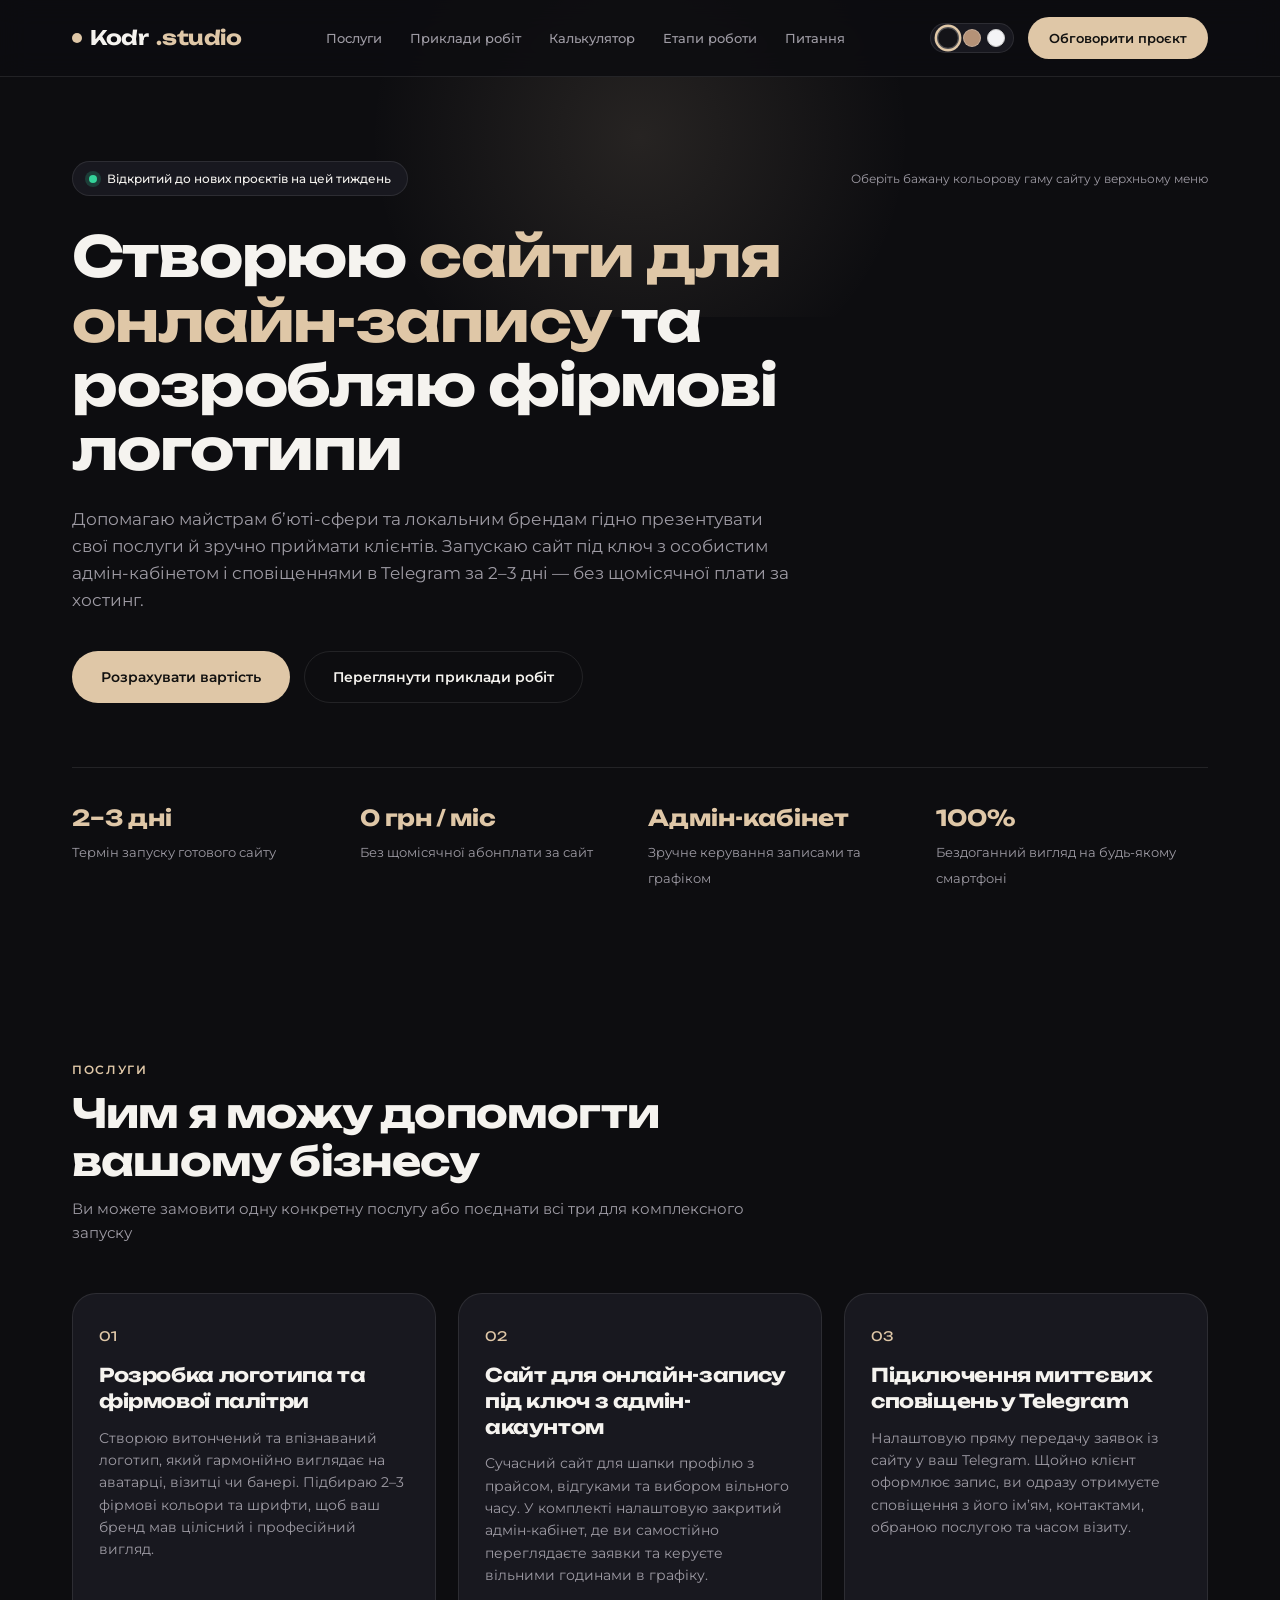
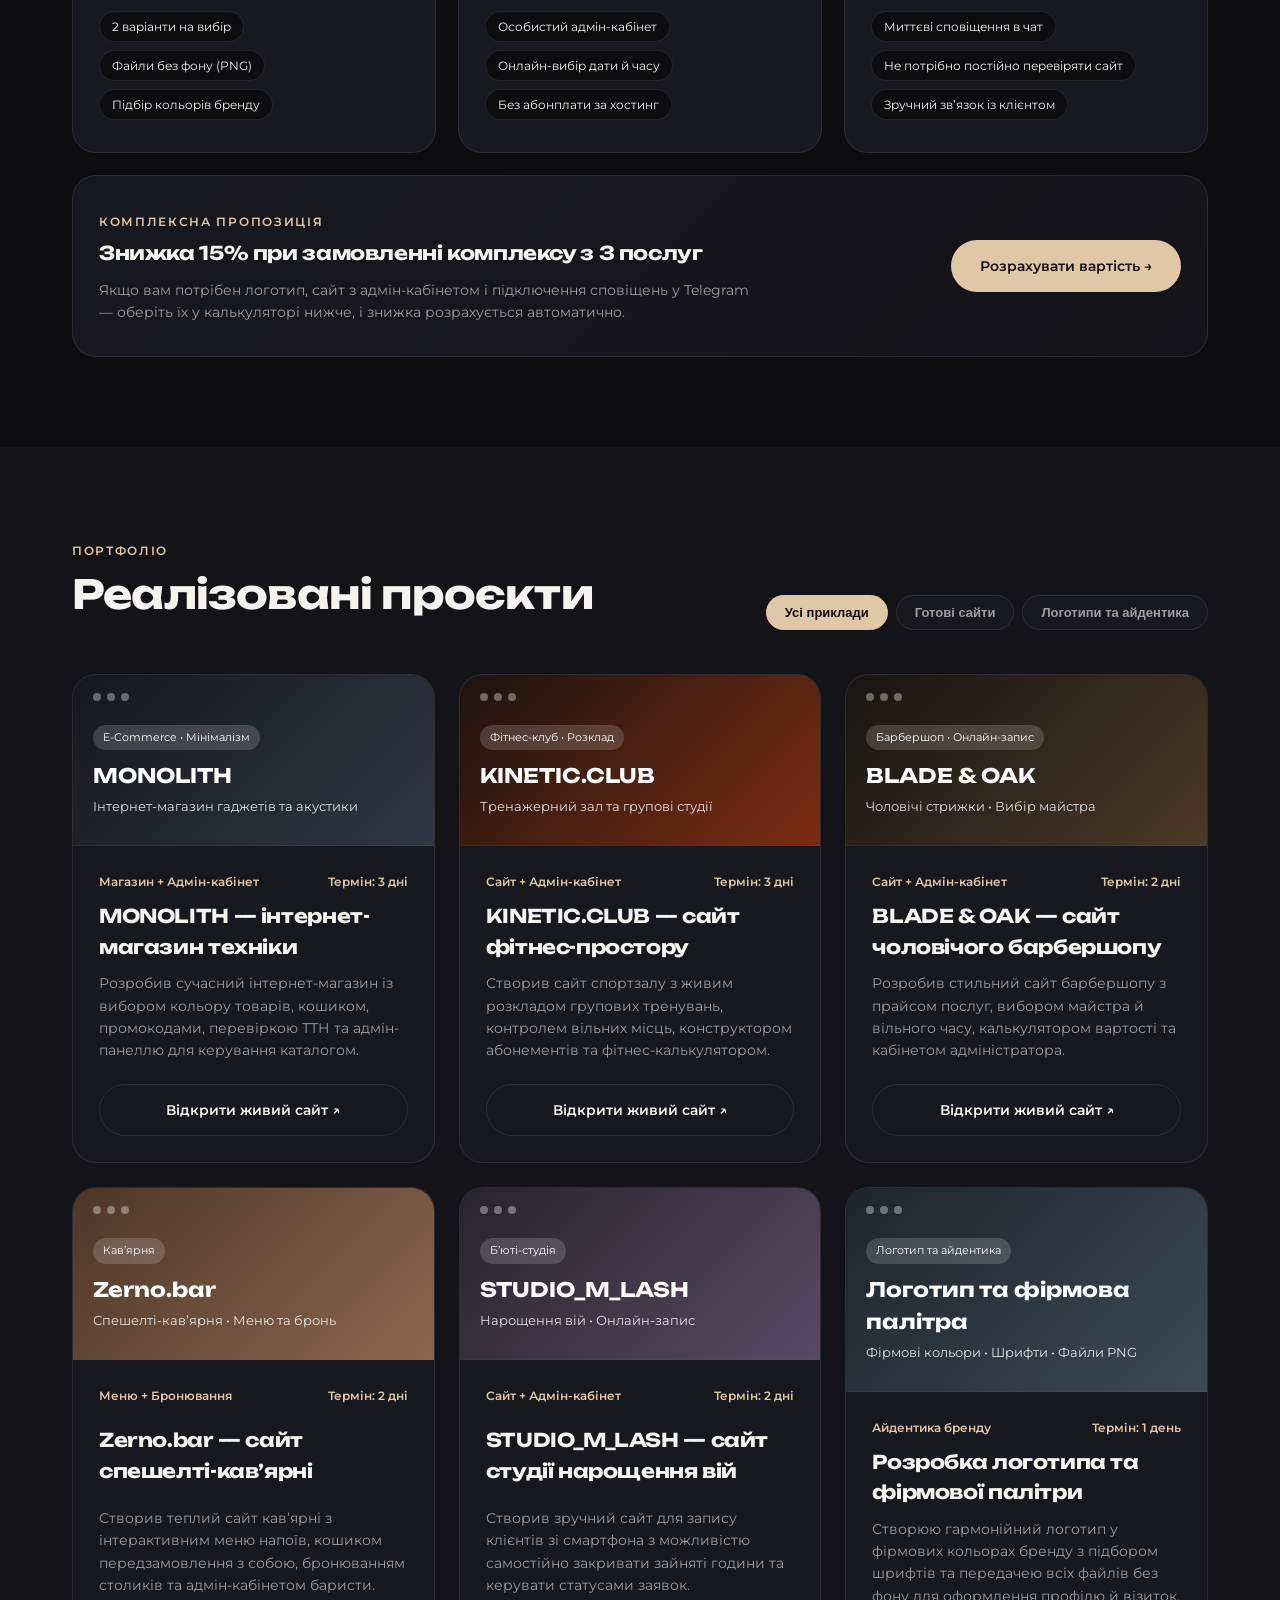
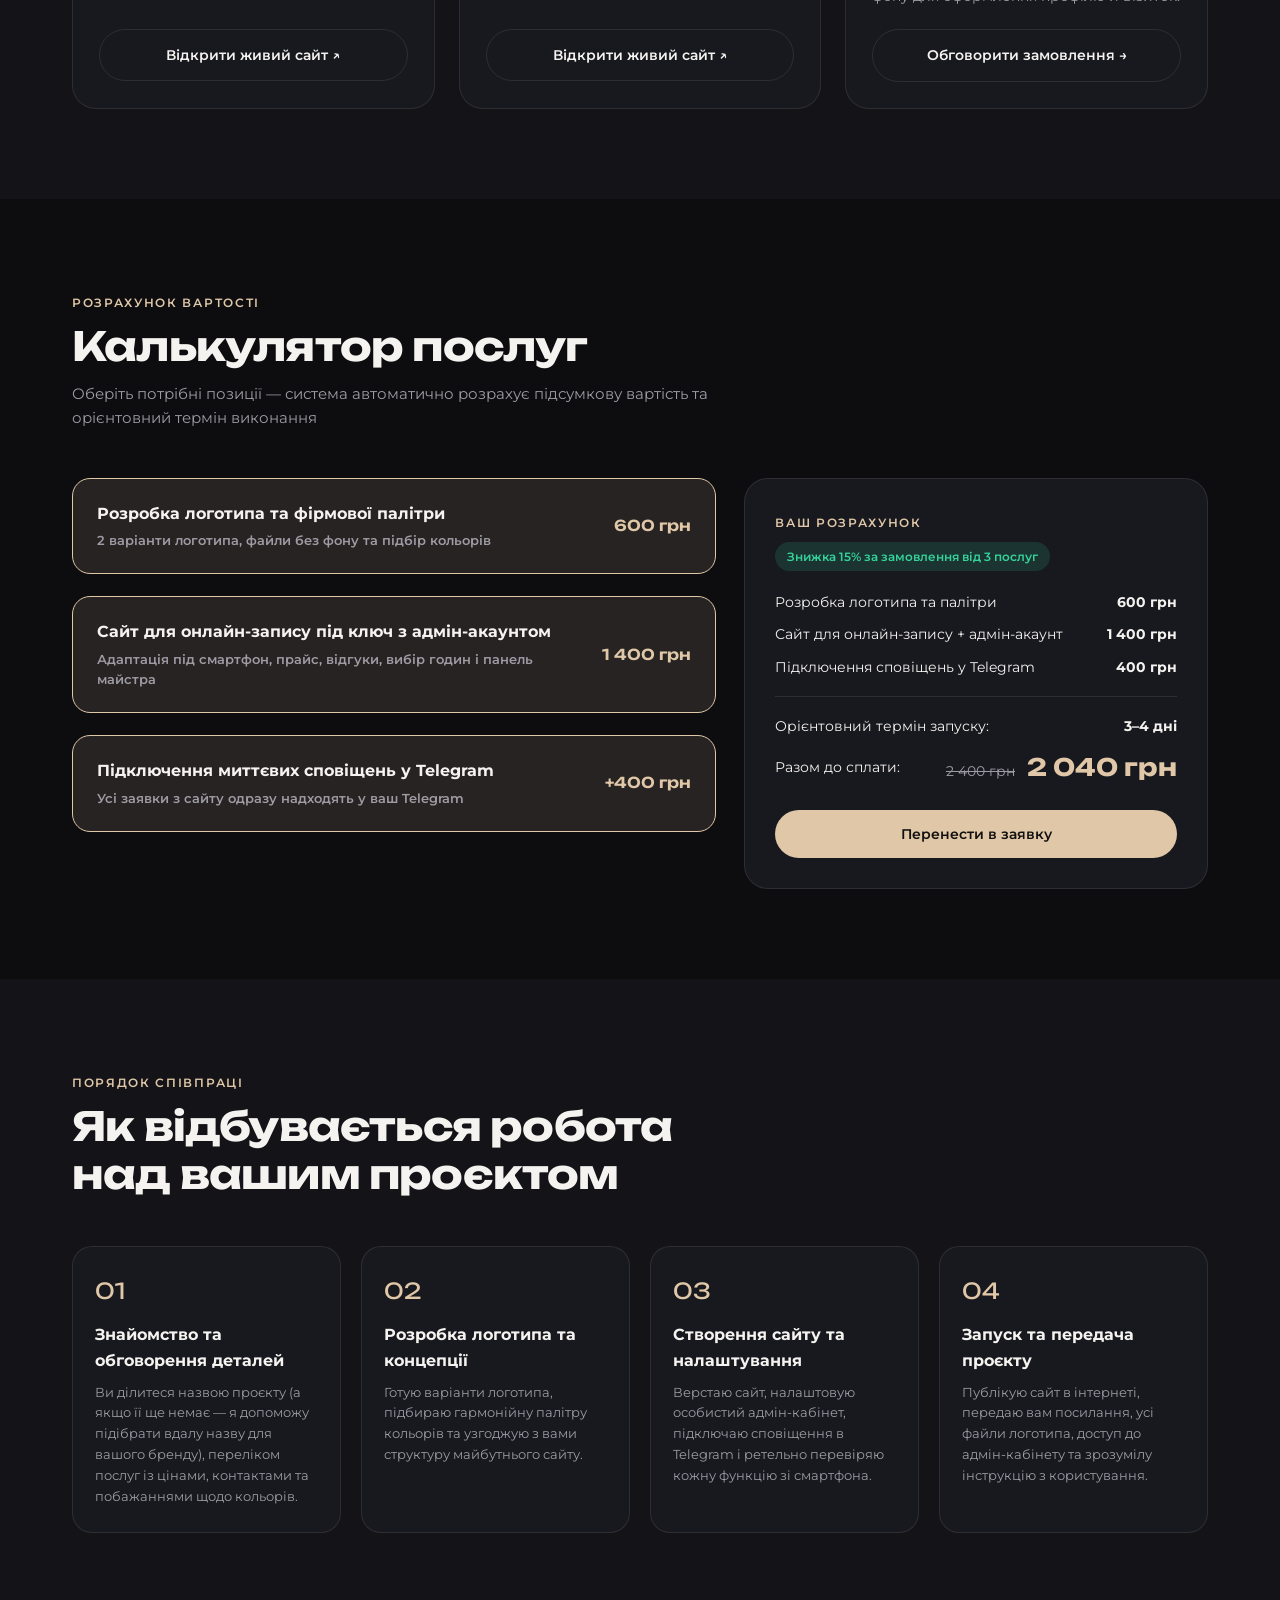
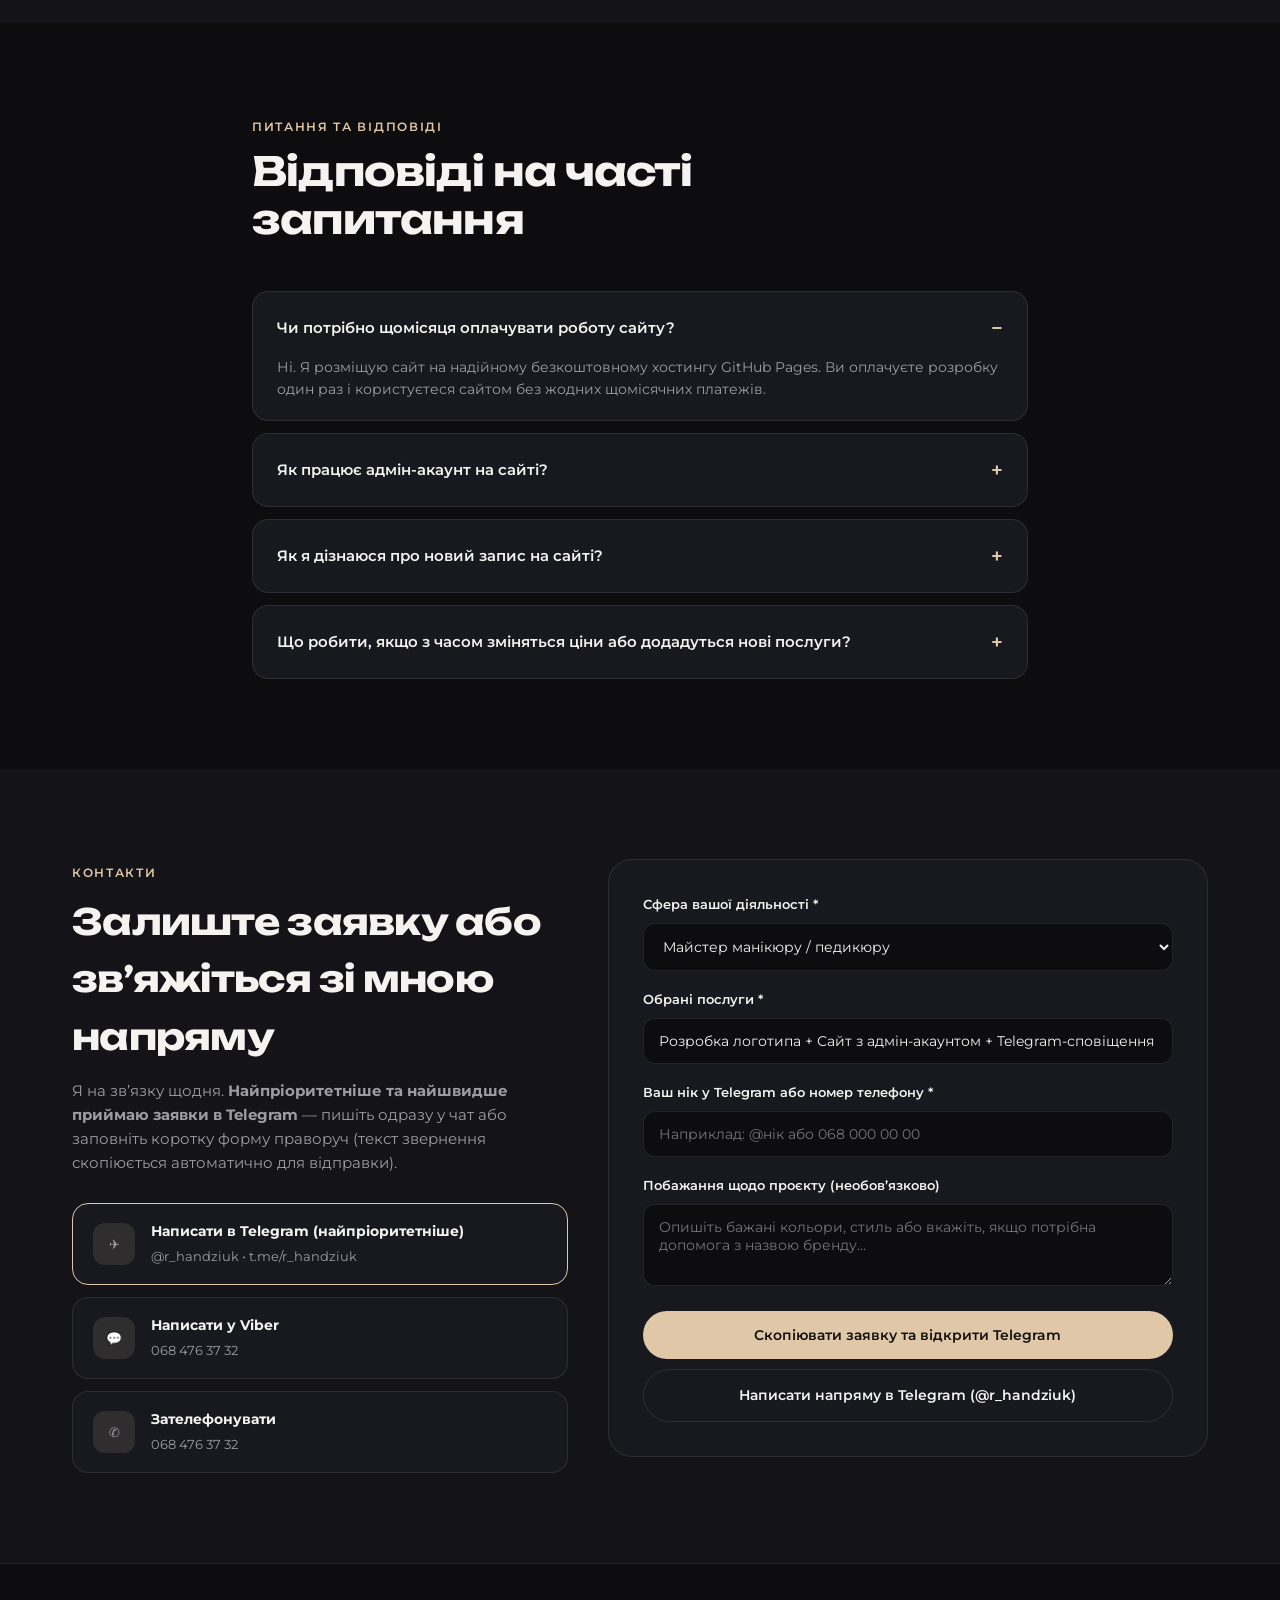
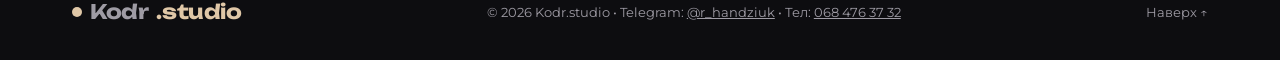
==== index.html @ 0587c005 "Add files via upload" ====
<!DOCTYPE html>
<html lang="uk" data-theme="dark">
<head>
  <meta charset="UTF-8">
  <meta name="viewport" content="width=device-width, initial-scale=1.0">
  <title>Kodr.studio — Сайти для онлайн-запису та розробка логотипів</title>
  <link rel="preconnect" href="https://fonts.googleapis.com">
  <link rel="preconnect" href="https://fonts.gstatic.com" crossorigin>
  <link href="https://fonts.googleapis.com/css2?family=Montserrat:wght@400;500;600;700&family=Unbounded:wght@500;600;700&display=swap" rel="stylesheet">
  <link rel="stylesheet" href="style.css">
</head>
<body>

  <!-- НАВІГАЦІЯ -->
  <header class="header">
    <div class="container header-inner">
      <a href="#top" class="logo">
        <span class="logo-dot"></span>Kodr<span>.studio</span>
      </a>

      <nav class="nav" id="main-nav">
        <a href="#services">Послуги</a>
        <a href="#portfolio">Приклади робіт</a>
        <a href="#calculator">Калькулятор</a>
        <a href="#process">Етапи роботи</a>
        <a href="#faq">Питання</a>
      </nav>

      <div class="header-actions">
        <!-- Перемикач кольорової гами сайту -->
        <div class="theme-switcher" title="Змінити кольорову гаму сайту">
          <button type="button" class="theme-btn active" data-theme-val="dark" aria-label="Темний стиль">●</button>
          <button type="button" class="theme-btn" data-theme-val="cappuccino" aria-label="Стиль капучино">●</button>
          <button type="button" class="theme-btn" data-theme-val="light" aria-label="Світлий стиль">●</button>
        </div>

        <a href="#order" class="btn btn-primary btn-sm">Обговорити проєкт</a>
        <button type="button" class="burger-btn" id="burger-btn" aria-label="Меню">
          <span></span>
          <span></span>
        </button>
      </div>
    </div>
  </header>

  <!-- ГОЛОВНИЙ ЕКРАН -->
  <section class="hero" id="top">
    <div class="hero-glow"></div>
    <div class="container">
      <div class="hero-top-bar reveal">
        <span class="status-pill">
          <span class="pulse-dot"></span> Відкритий до нових проєктів на цей тиждень
        </span>
        <span class="style-hint">Оберіть бажану кольорову гаму сайту у верхньому меню</span>
      </div>

      <h1 class="hero-title reveal">
        Створюю <span class="accent-text">сайти для онлайн-запису</span> та розробляю фірмові логотипи
      </h1>

      <p class="hero-subtitle reveal">
        Допомагаю майстрам б’юті-сфери та локальним брендам гідно презентувати свої послуги й зручно приймати клієнтів. Запускаю сайт під ключ з особистим адмін-кабінетом і сповіщеннями в Telegram за 2–3 дні — без щомісячної плати за хостинг.
      </p>

      <div class="hero-cta-group reveal">
        <a href="#calculator" class="btn btn-primary">Розрахувати вартість</a>
        <a href="#portfolio" class="btn btn-outline">Переглянути приклади робіт</a>
      </div>

      <!-- Ключові переваги -->
      <div class="metrics-strip reveal">
        <div class="metric-item">
          <strong>2–3 дні</strong>
          <span>Термін запуску готового сайту</span>
        </div>
        <div class="metric-item">
          <strong>0 грн / міс</strong>
          <span>Без щомісячної абонплати за сайт</span>
        </div>
        <div class="metric-item">
          <strong>Адмін-кабінет</strong>
          <span>Зручне керування записами та графіком</span>
        </div>
        <div class="metric-item">
          <strong>100%</strong>
          <span>Бездоганний вигляд на будь-якому смартфоні</span>
        </div>
      </div>
    </div>
  </section>

  <!-- ПОСЛУГИ -->
  <section id="services" class="section">
    <div class="container">
      <div class="section-head reveal">
        <span class="eyebrow">Послуги</span>
        <h2>Чим я можу допомогти вашому бізнесу</h2>
        <p>Ви можете замовити одну конкретну послугу або поєднати всі три для комплексного запуску</p>
      </div>

      <div class="bento-grid">
        <!-- Послуга 1 -->
        <article class="bento-card spotlight-card reveal">
          <div>
            <div class="card-num">01</div>
            <h3>Розробка логотипа та фірмової палітри</h3>
            <p>Створюю витончений та впізнаваний логотип, який гармонійно виглядає на аватарці, візитці чи банері. Підбираю 2–3 фірмові кольори та шрифти, щоб ваш бренд мав цілісний і професійний вигляд.</p>
          </div>
          <ul class="card-tags">
            <li>2 варіанти на вибір</li>
            <li>Файли без фону (PNG)</li>
            <li>Підбір кольорів бренду</li>
          </ul>
        </article>

        <!-- Послуга 2 -->
        <article class="bento-card spotlight-card reveal">
          <div>
            <div class="card-num">02</div>
            <h3>Сайт для онлайн-запису під ключ з адмін-акаунтом</h3>
            <p>Сучасний сайт для шапки профілю з прайсом, відгуками та вибором вільного часу. У комплекті налаштовую закритий адмін-кабінет, де ви самостійно переглядаєте заявки та керуєте вільними годинами в графіку.</p>
          </div>
          <ul class="card-tags">
            <li>Особистий адмін-кабінет</li>
            <li>Онлайн-вибір дати й часу</li>
            <li>Без абонплати за хостинг</li>
          </ul>
        </article>

        <!-- Послуга 3 -->
        <article class="bento-card spotlight-card reveal">
          <div>
            <div class="card-num">03</div>
            <h3>Підключення миттєвих сповіщень у Telegram</h3>
            <p>Налаштовую пряму передачу заявок із сайту у ваш Telegram. Щойно клієнт оформлює запис, ви одразу отримуєте сповіщення з його ім’ям, контактами, обраною послугою та часом візиту.</p>
          </div>
          <ul class="card-tags">
            <li>Миттєві сповіщення в чат</li>
            <li>Не потрібно постійно перевіряти сайт</li>
            <li>Зручний зв’язок із клієнтом</li>
          </ul>
        </article>

        <!-- Пакетна пропозиція -->
        <article class="bento-card bento-wide spotlight-card reveal">
          <div class="bento-wide-content">
            <span class="eyebrow">Комплексна пропозиція</span>
            <h3>Знижка 15% при замовленні комплексу з 3 послуг</h3>
            <p>Якщо вам потрібен логотип, сайт з адмін-кабінетом і підключення сповіщень у Telegram — оберіть їх у калькуляторі нижче, і знижка розрахується автоматично.</p>
          </div>
          <div class="bento-wide-action">
            <a href="#calculator" class="btn btn-primary">Розрахувати вартість →</a>
          </div>
        </article>
      </div>
    </div>
  </section>

  <!-- ПОРТФОЛІО -->
  <section id="portfolio" class="section section-alt">
    <div class="container">
      <div class="section-head-row reveal">
        <div>
          <span class="eyebrow">Портфоліо</span>
          <h2>Реалізовані проєкти</h2>
        </div>
        <div class="portfolio-filters">
          <button type="button" class="filter-btn active" data-filter="all">Усі приклади</button>
          <button type="button" class="filter-btn" data-filter="web">Готові сайти</button>
          <button type="button" class="filter-btn" data-filter="brand">Логотипи та айдентика</button>
        </div>
      </div>

      <div class="portfolio-grid">
        <!-- Кейс 1: Інтернет-магазин MONOLITH -->
        <article class="project-card spotlight-card reveal" data-category="web">
          <div class="project-preview preview-monolith">
            <div class="browser-dots"><span></span><span></span><span></span></div>
            <div class="preview-mockup">
              <span class="mockup-tag">E-Commerce • Мінімалізм</span>
              <h4>MONOLITH</h4>
              <p>Інтернет-магазин гаджетів та акустики</p>
            </div>
          </div>
          <div class="project-body">
            <div class="project-meta">
              <span>Магазин + Адмін-кабінет</span>
              <span>Термін: 3 дні</span>
            </div>
            <h3>MONOLITH — інтернет-магазин техніки</h3>
            <p>Розробив сучасний інтернет-магазин із вибором кольору товарів, кошиком, промокодами, перевіркою ТТН та адмін-панеллю для керування каталогом.</p>
            <a href="https://handzyukrostuslav-cell.github.io/monolith-store/" target="_blank" rel="noopener" class="btn btn-outline btn-full">
              Відкрити живий сайт ↗
            </a>
          </div>
        </article>

        <!-- Кейс 2: Фітнес-клуб KINETIC.CLUB -->
        <article class="project-card spotlight-card reveal" data-category="web">
          <div class="project-preview preview-kinetic">
            <div class="browser-dots"><span></span><span></span><span></span></div>
            <div class="preview-mockup">
              <span class="mockup-tag">Фітнес-клуб • Розклад</span>
              <h4>KINETIC.CLUB</h4>
              <p>Тренажерний зал та групові студії</p>
            </div>
          </div>
          <div class="project-body">
            <div class="project-meta">
              <span>Сайт + Адмін-кабінет</span>
              <span>Термін: 3 дні</span>
            </div>
            <h3>KINETIC.CLUB — сайт фітнес-простору</h3>
            <p>Створив сайт спортзалу з живим розкладом групових тренувань, контролем вільних місць, конструктором абонементів та фітнес-калькулятором.</p>
            <a href="https://handzyukrostuslav-cell.github.io/kinetic-club/" target="_blank" rel="noopener" class="btn btn-outline btn-full">
              Відкрити живий сайт ↗
            </a>
          </div>
        </article>

        <!-- Кейс 3: Барбершоп BLADE & OAK -->
        <article class="project-card spotlight-card reveal" data-category="web">
          <div class="project-preview preview-barber">
            <div class="browser-dots"><span></span><span></span><span></span></div>
            <div class="preview-mockup">
              <span class="mockup-tag">Барбершоп • Онлайн-запис</span>
              <h4>BLADE & OAK</h4>
              <p>Чоловічі стрижки • Вибір майстра</p>
            </div>
          </div>
          <div class="project-body">
            <div class="project-meta">
              <span>Сайт + Адмін-кабінет</span>
              <span>Термін: 2 дні</span>
            </div>
            <h3>BLADE & OAK — сайт чоловічого барбершопу</h3>
            <p>Розробив стильний сайт барбершопу з прайсом послуг, вибором майстра й вільного часу, калькулятором вартості та кабінетом адміністратора.</p>
            <a href="https://handzyukrostuslav-cell.github.io/blade-and-oak/" target="_blank" rel="noopener" class="btn btn-outline btn-full">
              Відкрити живий сайт ↗
            </a>
          </div>
        </article>

        <!-- Кейс 4: Спешелті-кав’ярня Zerno.bar -->
        <article class="project-card spotlight-card reveal" data-category="web">
          <div class="project-preview preview-cappuccino">
            <div class="browser-dots"><span></span><span></span><span></span></div>
            <div class="preview-mockup">
              <span class="mockup-tag">Кав’ярня</span>
              <h4>Zerno.bar</h4>
              <p>Спешелті-кав’ярня • Меню та бронь</p>
            </div>
          </div>
          <div class="project-body">
            <div class="project-meta">
              <span>Меню + Бронювання</span>
              <span>Термін: 2 дні</span>
            </div>
            <h3>Zerno.bar — сайт спешелті-кав’ярні</h3>
            <p>Створив теплий сайт кав’ярні з інтерактивним меню напоїв, кошиком передзамовлення з собою, бронюванням столиків та адмін-кабінетом баристи.</p>
            <a href="https://handzyukrostuslav-cell.github.io/zerno-bar/" target="_blank" rel="noopener" class="btn btn-outline btn-full">
              Відкрити живий сайт ↗
            </a>
          </div>
        </article>

        <!-- Кейс 5: Живий сайт STUDIO_M_LASH -->
        <article class="project-card spotlight-card reveal" data-category="web">
          <div class="project-preview preview-lash">
            <div class="browser-dots"><span></span><span></span><span></span></div>
            <div class="preview-mockup">
              <span class="mockup-tag">Б’юті-студія</span>
              <h4>STUDIO_M_LASH</h4>
              <p>Нарощення вій • Онлайн-запис</p>
            </div>
          </div>
          <div class="project-body">
            <div class="project-meta">
              <span>Сайт + Адмін-кабінет</span>
              <span>Термін: 2 дні</span>
            </div>
            <h3>STUDIO_M_LASH — сайт студії нарощення вій</h3>
            <p>Створив зручний сайт для запису клієнтів зі смартфона з можливістю самостійно закривати зайняті години та керувати статусами заявок.</p>
            <a href="https://handzyukrostuslav-cell.github.io/studio-m-lash/" target="_blank" rel="noopener" class="btn btn-outline btn-full">
              Відкрити живий сайт ↗
            </a>
          </div>
        </article>

        <!-- Кейс 6: Логотипи та фірмова палітра -->
        <article class="project-card spotlight-card reveal" data-category="brand">
          <div class="project-preview preview-brand">
            <div class="browser-dots"><span></span><span></span><span></span></div>
            <div class="preview-mockup">
              <span class="mockup-tag">Логотип та айдентика</span>
              <h4>Логотип та фірмова палітра</h4>
              <p>Фірмові кольори • Шрифти • Файли PNG</p>
            </div>
          </div>
          <div class="project-body">
            <div class="project-meta">
              <span>Айдентика бренду</span>
              <span>Термін: 1 день</span>
            </div>
            <h3>Розробка логотипа та фірмової палітри</h3>
            <p>Створюю гармонійний логотип у фірмових кольорах бренду з підбором шрифтів та передачею всіх файлів без фону для оформлення профілю й візиток.</p>
            <a href="#order" class="btn btn-outline btn-full">
              Обговорити замовлення →
            </a>
          </div>
        </article>
      </div>
    </div>
  </section>

  <!-- КАЛЬКУЛЯТОР ВАРТОСТІ -->
  <section id="calculator" class="section">
    <div class="container">
      <div class="section-head reveal">
        <span class="eyebrow">Розрахунок вартості</span>
        <h2>Калькулятор послуг</h2>
        <p>Оберіть потрібні позиції — система автоматично розрахує підсумкову вартість та орієнтовний термін виконання</p>
      </div>

      <div class="calc-wrapper reveal">
        <div class="calc-options">
          <label class="calc-item">
            <input type="checkbox" class="calc-checkbox" data-name="Розробка логотипа та палітри" data-price="600" data-days="1" checked>
            <div class="calc-item-box">
              <div>
                <h4>Розробка логотипа та фірмової палітри</h4>
                <span>2 варіанти логотипа, файли без фону та підбір кольорів</span>
              </div>
              <div class="calc-price">600 грн</div>
            </div>
          </label>

          <label class="calc-item">
            <input type="checkbox" class="calc-checkbox" data-name="Сайт для онлайн-запису + адмін-акаунт" data-price="1400" data-days="2" checked>
            <div class="calc-item-box">
              <div>
                <h4>Сайт для онлайн-запису під ключ з адмін-акаунтом</h4>
                <span>Адаптація під смартфон, прайс, відгуки, вибір годин і панель майстра</span>
              </div>
              <div class="calc-price">1 400 грн</div>
            </div>
          </label>

          <label class="calc-item">
            <input type="checkbox" class="calc-checkbox" data-name="Підключення сповіщень у Telegram" data-price="400" data-days="0" checked>
            <div class="calc-item-box">
              <div>
                <h4>Підключення миттєвих сповіщень у Telegram</h4>
                <span>Усі заявки з сайту одразу надходять у ваш Telegram</span>
              </div>
              <div class="calc-price">+400 грн</div>
            </div>
          </label>
        </div>

        <div class="calc-summary spotlight-card">
          <div class="calc-summary-top">
            <span class="eyebrow">Ваш розрахунок</span>
            <span id="calc-discount-badge" class="discount-badge">Знижка 15% за замовлення від 3 послуг</span>
          </div>

          <ul id="calc-selected-list" class="calc-list"></ul>

          <div class="calc-totals">
            <div class="total-row">
              <span>Орієнтовний термін запуску:</span>
              <strong id="calc-total-days">3–4 дні</strong>
            </div>
            <div class="total-row total-price-row">
              <span>Разом до сплати:</span>
              <div>
                <span id="calc-old-price" class="old-price">2 400 грн</span>
                <strong id="calc-total-price">2 040 грн</strong>
              </div>
            </div>
          </div>

          <button type="button" id="apply-calc-btn" class="btn btn-primary btn-full">
            Перенести в заявку
          </button>
        </div>
      </div>
    </div>
  </section>

  <!-- ЕТАПИ РОБОТИ -->
  <section id="process" class="section section-alt">
    <div class="container">
      <div class="section-head reveal">
        <span class="eyebrow">Порядок співпраці</span>
        <h2>Як відбувається робота над вашим проєктом</h2>
      </div>

      <div class="steps-grid">
        <div class="step-card reveal">
          <span class="step-num">01</span>
          <h4>Знайомство та обговорення деталей</h4>
          <p>Ви ділитеся назвою проєкту (а якщо її ще немає — я допоможу підібрати вдалу назву для вашого бренду), переліком послуг із цінами, контактами та побажаннями щодо кольорів.</p>
        </div>
        <div class="step-card reveal">
          <span class="step-num">02</span>
          <h4>Розробка логотипа та концепції</h4>
          <p>Готую варіанти логотипа, підбираю гармонійну палітру кольорів та узгоджую з вами структуру майбутнього сайту.</p>
        </div>
        <div class="step-card reveal">
          <span class="step-num">03</span>
          <h4>Створення сайту та налаштування</h4>
          <p>Верстаю сайт, налаштовую особистий адмін-кабінет, підключаю сповіщення в Telegram і ретельно перевіряю кожну функцію зі смартфона.</p>
        </div>
        <div class="step-card reveal">
          <span class="step-num">04</span>
          <h4>Запуск та передача проєкту</h4>
          <p>Публікую сайт в інтернеті, передаю вам посилання, усі файли логотипа, доступ до адмін-кабінету та зрозумілу інструкцію з користування.</p>
        </div>
      </div>
    </div>
  </section>

  <!-- ЧАСТІ ЗАПИТАННЯ -->
  <section id="faq" class="section">
    <div class="container faq-container">
      <div class="section-head reveal">
        <span class="eyebrow">Питання та відповіді</span>
        <h2>Відповіді на часті запитання</h2>
      </div>

      <div class="faq-list reveal">
        <details class="faq-item" open>
          <summary>Чи потрібно щомісяця оплачувати роботу сайту?</summary>
          <p>Ні. Я розміщую сайт на надійному безкоштовному хостингу GitHub Pages. Ви оплачуєте розробку один раз і користуєтеся сайтом без жодних щомісячних платежів.</p>
        </details>

        <details class="faq-item">
          <summary>Як працює адмін-акаунт на сайті?</summary>
          <p>У вас буде окрема закрита сторінка з паролем. Там ви бачите список усіх клієнтів, які записалися, можете змінювати статус запису (підтверджено або виконано) та одним натисканням закривати години чи дні, коли не приймаєте.</p>
        </details>

        <details class="faq-item">
          <summary>Як я дізнаюся про новий запис на сайті?</summary>
          <p>При підключенні сповіщень у Telegram заявка миттєво надходить вам у чат одразу після того, як клієнт натисне кнопку «Записатися». У базовій версії сайту клієнту також пропонується одразу надіслати сформований запис вам у месенджер.</p>
        </details>

        <details class="faq-item">
          <summary>Що робити, якщо з часом зміняться ціни або додадуться нові послуги?</summary>
          <p>Ви можете у будь-який момент написати мені в Telegram (<a href="https://t.me/r_handziuk" target="_blank" rel="noopener" style="text-decoration:underline;">@r_handziuk</a>) або зателефонувати за номером 068 476 37 32 — я оперативно оновлю прайс, графік чи додам нові відгуки ваших клієнтів.</p>
        </details>
      </div>
    </div>
  </section>

  <!-- ФОРМА ЗАМОВЛЕННЯ ТА КОНТАКТИ -->
  <section id="order" class="section section-alt">
    <div class="container">
      <div class="order-grid reveal">
        <div class="order-info">
          <span class="eyebrow">Контакти</span>
          <h2>Залиште заявку або зв’яжіться зі мною напряму</h2>
          <p>Я на зв’язку щодня. <strong>Найпріоритетніше та найшвидше приймаю заявки в Telegram</strong> — пишіть одразу у чат або заповніть коротку форму праворуч (текст звернення скопіюється автоматично для відправки).</p>

          <div class="direct-contacts">
            <a href="https://t.me/r_handziuk" target="_blank" rel="noopener" class="contact-card" style="border-color: var(--accent);">
              <span class="contact-icon">✈</span>
              <div>
                <strong>Написати в Telegram (найпріоритетніше)</strong>
                <span>@r_handziuk • t.me/r_handziuk</span>
              </div>
            </a>

            <a href="viber://chat?number=%2B380684763732" class="contact-card">
              <span class="contact-icon">💬</span>
              <div>
                <strong>Написати у Viber</strong>
                <span>068 476 37 32</span>
              </div>
            </a>

            <a href="tel:+380684763732" class="contact-card">
              <span class="contact-icon">✆</span>
              <div>
                <strong>Зателефонувати</strong>
                <span>068 476 37 32</span>
              </div>
            </a>
          </div>
        </div>

        <form id="order-form" class="order-form spotlight-card">
          <div class="form-group">
            <label for="client-niche">Сфера вашої діяльності *</label>
            <select id="client-niche" required>
              <option value="Майстер манікюру / педикюру">Майстер манікюру / педикюру</option>
              <option value="Нарощення вій / Бровист">Нарощення вій / Бровист</option>
              <option value="Косметолог / Масажист">Косметолог / Масажист</option>
              <option value="Перукар / Барбер">Перукар / Барбер</option>
              <option value="Інші послуги / локальний бренд">Інші послуги / локальний бренд</option>
            </select>
          </div>

          <div class="form-group">
            <label for="client-services-summary">Обрані послуги *</label>
            <input type="text" id="client-services-summary" value="Розробка логотипа + Сайт з адмін-акаунтом + Telegram-сповіщення (2 040 грн)" required>
          </div>

          <div class="form-group">
            <label for="client-contact">Ваш нік у Telegram або номер телефону *</label>
            <input type="text" id="client-contact" placeholder="Наприклад: @нік або 068 000 00 00" required>
          </div>

          <div class="form-group">
            <label for="client-notes">Побажання щодо проєкту (необов’язково)</label>
            <textarea id="client-notes" rows="3" placeholder="Опишіть бажані кольори, стиль або вкажіть, якщо потрібна допомога з назвою бренду..."></textarea>
          </div>

          <div class="form-buttons">
            <button type="submit" class="btn btn-primary btn-full">
              Скопіювати заявку та відкрити Telegram
            </button>
            <a href="https://t.me/r_handziuk" target="_blank" rel="noopener" class="btn btn-outline btn-full">
              Написати напряму в Telegram (@r_handziuk)
            </a>
          </div>
        </form>
      </div>
    </div>
  </section>

  <!-- ПІДВАЛ -->
  <footer class="footer">
    <div class="container footer-inner">
      <a href="#top" class="logo">
        <span class="logo-dot"></span>Kodr<span>.studio</span>
      </a>
      <p>© 2026 Kodr.studio • Telegram: <a href="https://t.me/r_handziuk" target="_blank" rel="noopener" style="text-decoration:underline;">@r_handziuk</a> • Тел: <a href="tel:+380684763732" style="text-decoration:underline;">068 476 37 32</a></p>
      <a href="#top" class="back-top">Наверх ↑</a>
    </div>
  </footer>

  <!-- СПЛИВАЮЧЕ ПОВІДОМЛЕННЯ -->
  <div id="toast" class="toast">Заявку скопійовано! Вставте її в чат Telegram (@r_handziuk).</div>

  <script src="script.js"></script>
</body>
</html>
---- style.css ----
/* ТЕМИ ОФОРМЛЕННЯ */
:root,
[data-theme="dark"] {
  --bg-main: #0D0D10;
  --bg-alt: #131318;
  --bg-card: #18181F;
  --text-main: #F5F3EF;
  --text-muted: #9E9BA4;
  --accent: #DFC7A7;
  --accent-text: #121110;
  --border: rgba(255, 255, 255, 0.09);
  --spotlight: rgba(223, 199, 167, 0.12);
  --header-bg: rgba(13, 13, 16, 0.88);
}

[data-theme="cappuccino"] {
  --bg-main: #F8F3EE;
  --bg-alt: #EFE6DC;
  --bg-card: #FFFFFF;
  --text-main: #35231A;
  --text-muted: #7A665A;
  --accent: #6F4E37;
  --accent-text: #FFFFFF;
  --border: rgba(53, 35, 26, 0.11);
  --spotlight: rgba(111, 78, 55, 0.08);
  --header-bg: rgba(248, 243, 238, 0.9);
}

[data-theme="light"] {
  --bg-main: #FAFAFA;
  --bg-alt: #F1F2F4;
  --bg-card: #FFFFFF;
  --text-main: #141416;
  --text-muted: #666870;
  --accent: #18181B;
  --accent-text: #FFFFFF;
  --border: rgba(20, 20, 22, 0.1);
  --spotlight: rgba(20, 20, 22, 0.05);
  --header-bg: rgba(250, 250, 250, 0.9);
}

* {
  box-sizing: border-box;
  margin: 0;
  padding: 0;
}

html {
  scroll-behavior: smooth;
}

body {
  font-family: 'Montserrat', sans-serif;
  background-color: var(--bg-main);
  color: var(--text-main);
  line-height: 1.6;
  transition: background-color 0.35s ease, color 0.35s ease;
  overflow-x: hidden;
}

h1, h2, h3, .logo {
  font-family: 'Unbounded', sans-serif;
  letter-spacing: -0.02em;
}

a {
  text-decoration: none;
  color: inherit;
}

.container {
  max-width: 1180px;
  margin: 0 auto;
  padding: 0 22px;
}

/* Кнопки */
.btn {
  display: inline-flex;
  align-items: center;
  justify-content: center;
  padding: 14px 28px;
  border-radius: 100px;
  font-family: 'Montserrat', sans-serif;
  font-size: 14px;
  font-weight: 600;
  cursor: pointer;
  transition: all 0.25s ease;
  border: 1px solid transparent;
}

.btn-sm {
  padding: 10px 20px;
  font-size: 13px;
}

.btn-primary {
  background: var(--accent);
  color: var(--accent-text);
}

.btn-primary:hover {
  transform: translateY(-2px);
  filter: brightness(1.06);
}

.btn-outline {
  background: transparent;
  border-color: var(--border);
  color: var(--text-main);
}

.btn-outline:hover {
  border-color: var(--accent);
  background: var(--spotlight);
}

.btn-full {
  width: 100%;
}

/* Шапка */
.header {
  position: sticky;
  top: 0;
  z-index: 100;
  background: var(--header-bg);
  backdrop-filter: blur(14px);
  border-bottom: 1px solid var(--border);
}

.header-inner {
  display: flex;
  align-items: center;
  justify-content: space-between;
  height: 76px;
}

.logo {
  display: inline-flex;
  align-items: center;
  gap: 8px;
  font-size: 20px;
  font-weight: 700;
}

.logo span {
  color: var(--accent);
}

.logo-dot {
  width: 10px;
  height: 10px;
  border-radius: 50%;
  background: var(--accent);
}

.nav {
  display: flex;
  gap: 28px;
}

.nav a {
  font-size: 13px;
  font-weight: 500;
  color: var(--text-muted);
  transition: color 0.2s;
}

.nav a:hover {
  color: var(--text-main);
}

.header-actions {
  display: flex;
  align-items: center;
  gap: 14px;
}

/* Перемикач тем */
.theme-switcher {
  display: flex;
  align-items: center;
  gap: 6px;
  background: var(--bg-card);
  border: 1px solid var(--border);
  padding: 5px 8px;
  border-radius: 50px;
}

.theme-btn {
  width: 18px;
  height: 18px;
  border-radius: 50%;
  border: 1px solid rgba(255, 255, 255, 0.25);
  cursor: pointer;
  font-size: 0;
  transition: transform 0.2s;
}

.theme-btn[data-theme-val="dark"] { background: #141418; }
.theme-btn[data-theme-val="cappuccino"] { background: #B59277; }
.theme-btn[data-theme-val="light"] { background: #F4F4F6; border-color: #CCC; }

.theme-btn.active {
  transform: scale(1.22);
  box-shadow: 0 0 0 2px var(--accent);
}

.burger-btn {
  display: none;
  flex-direction: column;
  gap: 5px;
  background: transparent;
  border: 1px solid var(--border);
  border-radius: 10px;
  padding: 9px 8px;
  cursor: pointer;
}

.burger-btn span {
  width: 20px;
  height: 2px;
  background: var(--text-main);
}

/* Hero */
.hero {
  position: relative;
  padding: 84px 0 76px;
}

.hero-glow {
  position: absolute;
  top: -120px;
  left: 50%;
  transform: translateX(-50%);
  width: 680px;
  height: 360px;
  background: radial-gradient(circle, var(--spotlight) 0%, transparent 70%);
  pointer-events: none;
}

.hero-top-bar {
  display: flex;
  flex-wrap: wrap;
  align-items: center;
  justify-content: space-between;
  gap: 12px;
  margin-bottom: 28px;
}

.status-pill {
  display: inline-flex;
  align-items: center;
  gap: 10px;
  padding: 7px 16px;
  background: var(--bg-card);
  border: 1px solid var(--border);
  border-radius: 50px;
  font-size: 12px;
  font-weight: 500;
}

.pulse-dot {
  width: 8px;
  height: 8px;
  border-radius: 50%;
  background: #34D399;
  box-shadow: 0 0 0 4px rgba(52, 211, 153, 0.2);
}

.style-hint {
  font-size: 12px;
  color: var(--text-muted);
}

.hero-title {
  font-size: clamp(30px, 4.8vw, 56px);
  line-height: 1.15;
  max-width: 940px;
  margin-bottom: 24px;
}

.accent-text {
  color: var(--accent);
}

.hero-subtitle {
  font-size: 17px;
  color: var(--text-muted);
  max-width: 720px;
  margin-bottom: 36px;
}

.hero-cta-group {
  display: flex;
  flex-wrap: wrap;
  gap: 14px;
  margin-bottom: 64px;
}

.metrics-strip {
  display: grid;
  grid-template-columns: repeat(4, 1fr);
  gap: 16px;
  padding-top: 32px;
  border-top: 1px solid var(--border);
}

.metric-item strong {
  display: block;
  font-family: 'Unbounded', sans-serif;
  font-size: 22px;
  color: var(--accent);
  margin-bottom: 4px;
}

.metric-item span {
  font-size: 13px;
  color: var(--text-muted);
}

/* Секції */
.section {
  padding: 90px 0;
}

.section-alt {
  background: var(--bg-alt);
}

.eyebrow {
  display: inline-block;
  font-size: 12px;
  font-weight: 600;
  text-transform: uppercase;
  letter-spacing: 0.14em;
  color: var(--accent);
  margin-bottom: 10px;
}

.section-head {
  max-width: 680px;
  margin-bottom: 48px;
}

.section-head h2,
.section-head-row h2 {
  font-size: clamp(26px, 3.6vw, 40px);
  line-height: 1.2;
  margin-bottom: 12px;
}

.section-head p {
  color: var(--text-muted);
  font-size: 15px;
}

/* Картки з ефектом підсвітки курсора */
.spotlight-card {
  position: relative;
  background: var(--bg-card);
  border: 1px solid var(--border);
  border-radius: 24px;
  overflow: hidden;
  transition: transform 0.25s ease, border-color 0.25s ease;
}

.spotlight-card::before {
  content: "";
  position: absolute;
  inset: 0;
  background: radial-gradient(
    420px circle at var(--mouse-x, 50%) var(--mouse-y, 50%),
    var(--spotlight),
    transparent 65%
  );
  opacity: 0;
  transition: opacity 0.3s ease;
  pointer-events: none;
}

.spotlight-card:hover::before {
  opacity: 1;
}

.spotlight-card:hover {
  border-color: var(--accent);
}

/* Сітка послуг (3 колонки + банер знижки) */
.bento-grid {
  display: grid;
  grid-template-columns: repeat(3, 1fr);
  gap: 22px;
}

.bento-card {
  padding: 32px 26px;
  display: flex;
  flex-direction: column;
  justify-content: space-between;
}

.card-num {
  font-family: 'Unbounded', sans-serif;
  font-size: 13px;
  color: var(--accent);
  margin-bottom: 16px;
}

.bento-card h3 {
  font-size: 19px;
  line-height: 1.35;
  margin-bottom: 12px;
}

.bento-card p {
  font-size: 14px;
  color: var(--text-muted);
  margin-bottom: 24px;
}

.card-tags {
  list-style: none;
  display: flex;
  flex-wrap: wrap;
  gap: 8px;
}

.card-tags li {
  font-size: 12px;
  padding: 5px 12px;
  border-radius: 50px;
  background: var(--bg-main);
  border: 1px solid var(--border);
  color: var(--text-main);
}

.bento-wide {
  grid-column: 1 / -1;
  flex-direction: row;
  align-items: center;
  justify-content: space-between;
  gap: 28px;
  background: linear-gradient(135deg, var(--bg-card), var(--bg-alt));
}

.bento-wide-content {
  max-width: 650px;
}

.bento-wide-content p {
  margin-bottom: 0;
}

/* Портфоліо */
.section-head-row {
  display: flex;
  justify-content: space-between;
  align-items: flex-end;
  flex-wrap: wrap;
  gap: 20px;
  margin-bottom: 44px;
}

.portfolio-filters {
  display: flex;
  gap: 8px;
  flex-wrap: wrap;
}

.filter-btn {
  padding: 9px 18px;
  border-radius: 50px;
  background: var(--bg-card);
  border: 1px solid var(--border);
  color: var(--text-muted);
  font-size: 13px;
  font-weight: 600;
  cursor: pointer;
  transition: 0.2s;
}

.filter-btn.active,
.filter-btn:hover {
  background: var(--accent);
  color: var(--accent-text);
  border-color: var(--accent);
}

.portfolio-grid {
  display: grid;
  grid-template-columns: repeat(3, 1fr);
  gap: 24px;
}

.project-card {
  display: flex;
  flex-direction: column;
}

.project-card.hidden-card {
  display: none;
}

.project-preview {
  padding: 18px 20px 28px;
  border-bottom: 1px solid var(--border);
}

.preview-monolith { background: linear-gradient(135deg, #16181D, #313644); color: #FFF; }
.preview-kinetic { background: linear-gradient(135deg, #1C1310, #7C2D12); color: #FFF; }
.preview-barber { background: linear-gradient(135deg, #181512, #4A3928); color: #FFF; }
.preview-cappuccino { background: linear-gradient(135deg, #4E3629, #8C674E); color: #FFF; }
.preview-lash { background: linear-gradient(135deg, #27232C, #584B63); color: #FFF; }
.preview-brand { background: linear-gradient(135deg, #1E242B, #3C4A57); color: #FFF; }

.browser-dots {
  display: flex;
  gap: 6px;
  margin-bottom: 22px;
}

.browser-dots span {
  width: 8px;
  height: 8px;
  border-radius: 50%;
  background: rgba(255, 255, 255, 0.35);
}

.mockup-tag {
  display: inline-block;
  font-size: 11px;
  padding: 4px 10px;
  border-radius: 50px;
  background: rgba(255, 255, 255, 0.16);
  margin-bottom: 10px;
}

.preview-mockup h4 {
  font-family: 'Unbounded', sans-serif;
  font-size: 20px;
  margin-bottom: 4px;
}

.preview-mockup p {
  font-size: 13px;
  opacity: 0.85;
}

.project-body {
  padding: 26px;
  display: flex;
  flex-direction: column;
  justify-content: space-between;
  flex: 1;
}

.project-meta {
  display: flex;
  justify-content: space-between;
  font-size: 12px;
  color: var(--accent);
  font-weight: 600;
  margin-bottom: 10px;
}

.project-body h3 {
  font-size: 19px;
  margin-bottom: 10px;
}

.project-body p {
  font-size: 14px;
  color: var(--text-muted);
  margin-bottom: 22px;
}

/* Калькулятор */
.calc-wrapper {
  display: grid;
  grid-template-columns: 1.25fr 0.9fr;
  gap: 28px;
  align-items: start;
}

.calc-options {
  display: flex;
  flex-direction: column;
  gap: 14px;
}

.calc-item {
  cursor: pointer;
}

.calc-item input {
  display: none;
}

.calc-item-box {
  display: flex;
  justify-content: space-between;
  align-items: center;
  gap: 16px;
  padding: 22px 24px;
  border-radius: 18px;
  background: var(--bg-card);
  border: 1.5px solid var(--border);
  transition: all 0.2s ease;
}

.calc-item input:checked + .calc-item-box {
  border-color: var(--accent);
  background: var(--spotlight);
}

.calc-item-box h4 {
  font-size: 16px;
  margin-bottom: 4px;
}

.calc-item-box span {
  font-size: 13px;
  color: var(--text-muted);
}

.calc-price {
  font-family: 'Unbounded', sans-serif;
  font-size: 15px;
  font-weight: 600;
  color: var(--accent);
  white-space: nowrap;
}

.calc-summary {
  padding: 30px;
}

.calc-summary-top {
  margin-bottom: 20px;
}

.discount-badge {
  display: inline-block;
  font-size: 12px;
  font-weight: 600;
  padding: 5px 12px;
  border-radius: 50px;
  background: rgba(52, 211, 153, 0.15);
  color: #34D399;
}

.discount-badge.hidden {
  display: none;
}

.calc-list {
  list-style: none;
  display: flex;
  flex-direction: column;
  gap: 10px;
  padding-bottom: 18px;
  margin-bottom: 18px;
  border-bottom: 1px solid var(--border);
  font-size: 14px;
}

.calc-list li {
  display: flex;
  justify-content: space-between;
  gap: 12px;
}

.calc-totals {
  margin-bottom: 24px;
}

.total-row {
  display: flex;
  justify-content: space-between;
  align-items: center;
  font-size: 14px;
  margin-bottom: 10px;
}

.total-price-row strong {
  font-family: 'Unbounded', sans-serif;
  font-size: 24px;
  color: var(--accent);
}

.old-price {
  font-size: 14px;
  color: var(--text-muted);
  text-decoration: line-through;
  margin-right: 8px;
}

.old-price.hidden {
  display: none;
}

/* Етапи роботи */
.steps-grid {
  display: grid;
  grid-template-columns: repeat(4, 1fr);
  gap: 20px;
}

.step-card {
  background: var(--bg-card);
  border: 1px solid var(--border);
  border-radius: 20px;
  padding: 26px 22px;
}

.step-num {
  display: inline-block;
  font-family: 'Unbounded', sans-serif;
  font-size: 22px;
  color: var(--accent);
  margin-bottom: 14px;
}

.step-card h4 {
  font-size: 16px;
  margin-bottom: 8px;
}

.step-card p {
  font-size: 13px;
  color: var(--text-muted);
}

/* FAQ */
.faq-container {
  max-width: 820px;
}

.faq-list {
  display: flex;
  flex-direction: column;
  gap: 12px;
}

.faq-item {
  background: var(--bg-card);
  border: 1px solid var(--border);
  border-radius: 16px;
  padding: 20px 24px;
}

.faq-item summary {
  font-weight: 600;
  font-size: 15px;
  cursor: pointer;
  list-style: none;
  display: flex;
  justify-content: space-between;
  align-items: center;
}

.faq-item summary::after {
  content: "+";
  font-size: 20px;
  color: var(--accent);
}

.faq-item[open] summary::after {
  content: "−";
}

.faq-item p {
  margin-top: 12px;
  font-size: 14px;
  color: var(--text-muted);
}

/* Форма замовлення */
.order-grid {
  display: grid;
  grid-template-columns: 0.95fr 1.15fr;
  gap: 40px;
  align-items: start;
}

.order-info h2 {
  font-size: 36px;
  margin-bottom: 14px;
}

.order-info > p {
  color: var(--text-muted);
  font-size: 15px;
  margin-bottom: 28px;
}

.direct-contacts {
  display: flex;
  flex-direction: column;
  gap: 12px;
}

.contact-card {
  display: flex;
  align-items: center;
  gap: 16px;
  padding: 16px 20px;
  border-radius: 16px;
  background: var(--bg-card);
  border: 1px solid var(--border);
  transition: 0.2s;
}

.contact-card:hover {
  border-color: var(--accent);
  transform: translateX(4px);
}

.contact-icon {
  width: 42px;
  height: 42px;
  border-radius: 12px;
  background: var(--spotlight);
  color: var(--accent);
  display: flex;
  align-items: center;
  justify-content: center;
  font-size: 18px;
}

.contact-card strong {
  display: block;
  font-size: 14px;
}

.contact-card span {
  font-size: 13px;
  color: var(--text-muted);
}

.order-form {
  padding: 34px;
}

.form-group {
  margin-bottom: 18px;
}

label {
  display: block;
  font-size: 13px;
  font-weight: 600;
  margin-bottom: 8px;
}

input, select, textarea {
  width: 100%;
  padding: 13px 15px;
  border-radius: 12px;
  border: 1px solid var(--border);
  background: var(--bg-main);
  color: var(--text-main);
  font-family: 'Montserrat', sans-serif;
  font-size: 14px;
  outline: none;
}

input:focus, select:focus, textarea:focus {
  border-color: var(--accent);
}

.form-buttons {
  display: flex;
  flex-direction: column;
  gap: 10px;
  margin-top: 8px;
}

/* Футер */
.footer {
  border-top: 1px solid var(--border);
  padding: 32px 0;
}

.footer-inner {
  display: flex;
  justify-content: space-between;
  align-items: center;
  flex-wrap: wrap;
  gap: 16px;
  font-size: 13px;
  color: var(--text-muted);
}

/* Toast */
.toast {
  position: fixed;
  bottom: 24px;
  right: 24px;
  background: var(--accent);
  color: var(--accent-text);
  padding: 14px 22px;
  border-radius: 14px;
  font-size: 13px;
  font-weight: 600;
  box-shadow: 0 12px 30px rgba(0, 0, 0, 0.3);
  transform: translateY(120px);
  opacity: 0;
  transition: all 0.3s ease;
  z-index: 999;
}

.toast.show {
  transform: translateY(0);
  opacity: 1;
}

/* Плавна поява блоків */
.reveal {
  opacity: 0;
  transform: translateY(22px);
  transition: opacity 0.6s ease, transform 0.6s ease;
}

.reveal.visible {
  opacity: 1;
  transform: translateY(0);
}

/* Адаптив */
@media (max-width: 960px) {
  .bento-grid,
  .portfolio-grid,
  .calc-wrapper,
  .order-grid {
    grid-template-columns: 1fr;
  }

  .bento-wide {
    flex-direction: column;
    align-items: flex-start;
  }

  .metrics-strip,
  .steps-grid {
    grid-template-columns: repeat(2, 1fr);
  }

  .burger-btn {
    display: flex;
  }

  .nav {
    display: none;
    position: absolute;
    top: 76px;
    left: 0;
    right: 0;
    background: var(--bg-main);
    border-bottom: 1px solid var(--border);
    flex-direction: column;
    padding: 20px 22px;
    gap: 16px;
  }

  .nav.open {
    display: flex;
  }
}

@media (max-width: 540px) {
  .metrics-strip,
  .steps-grid {
    grid-template-columns: 1fr;
  }

  .header-actions .btn-sm {
    display: none;
  }
}
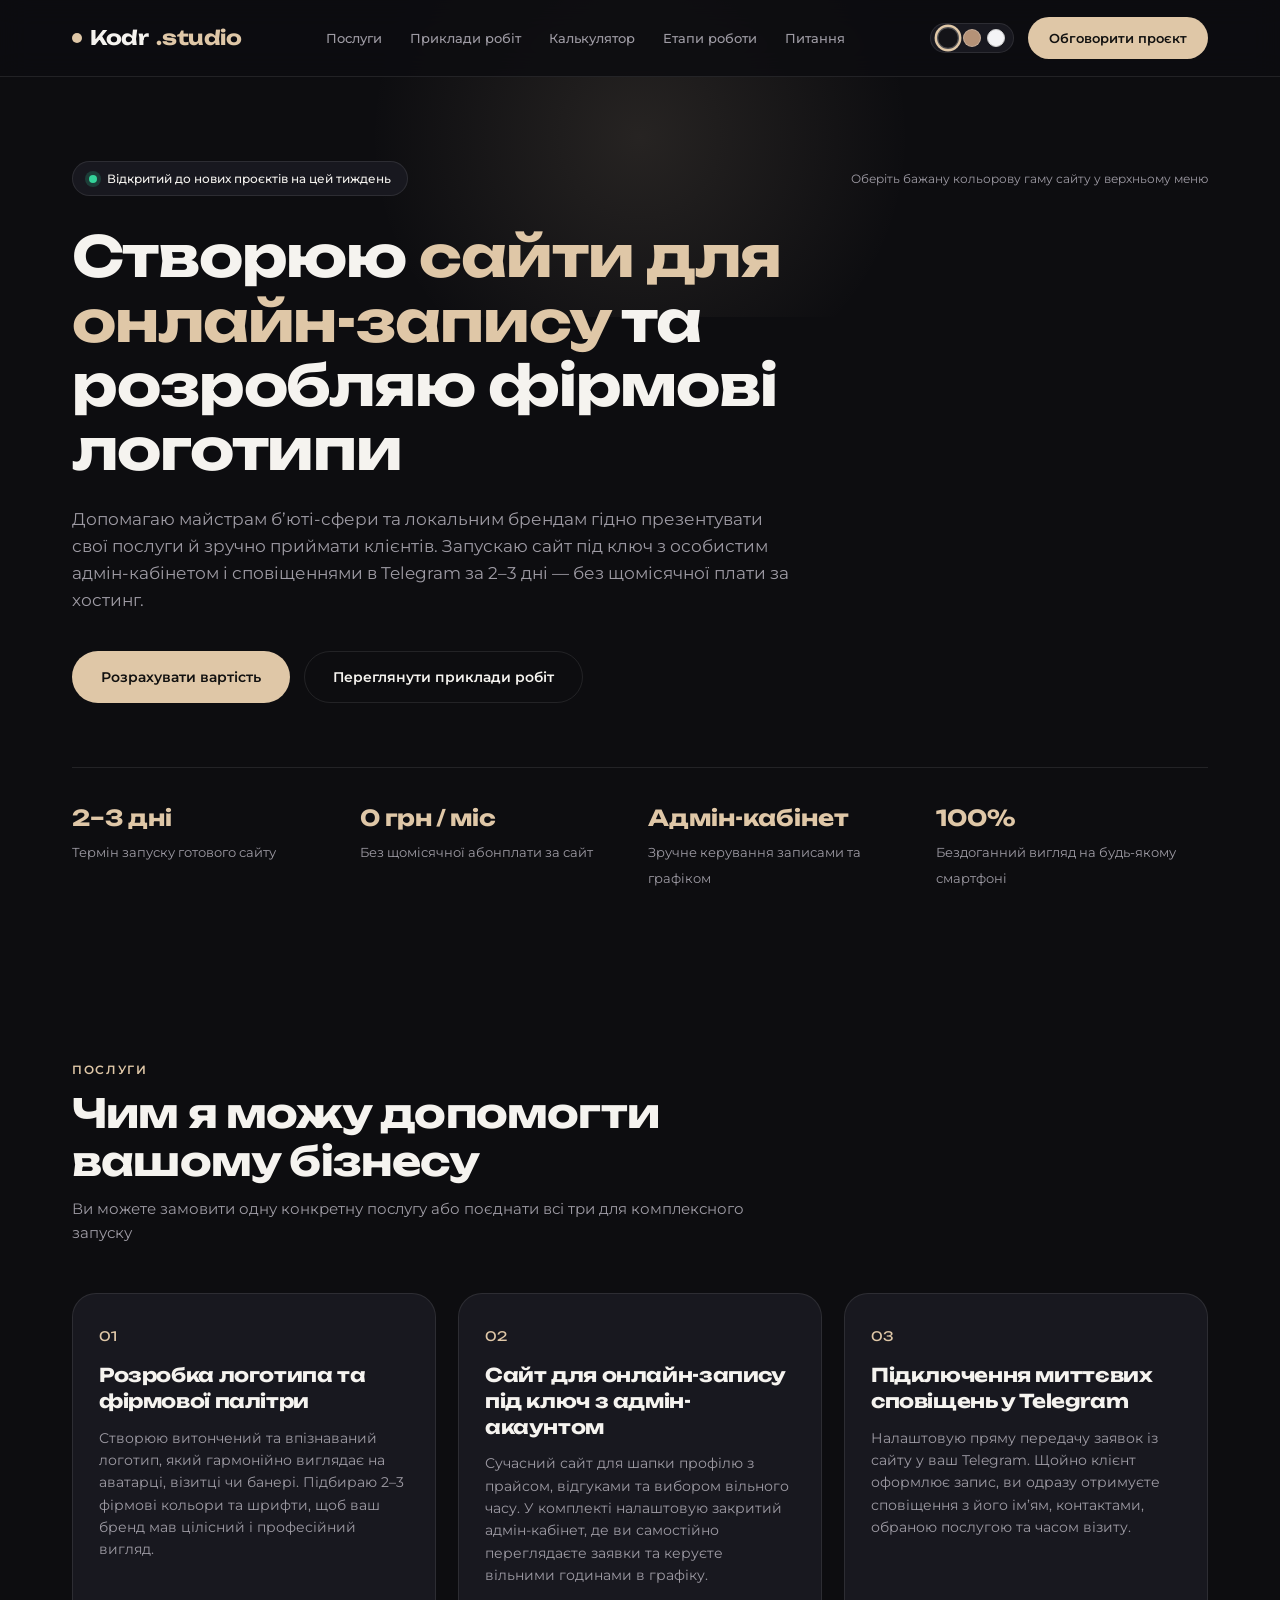
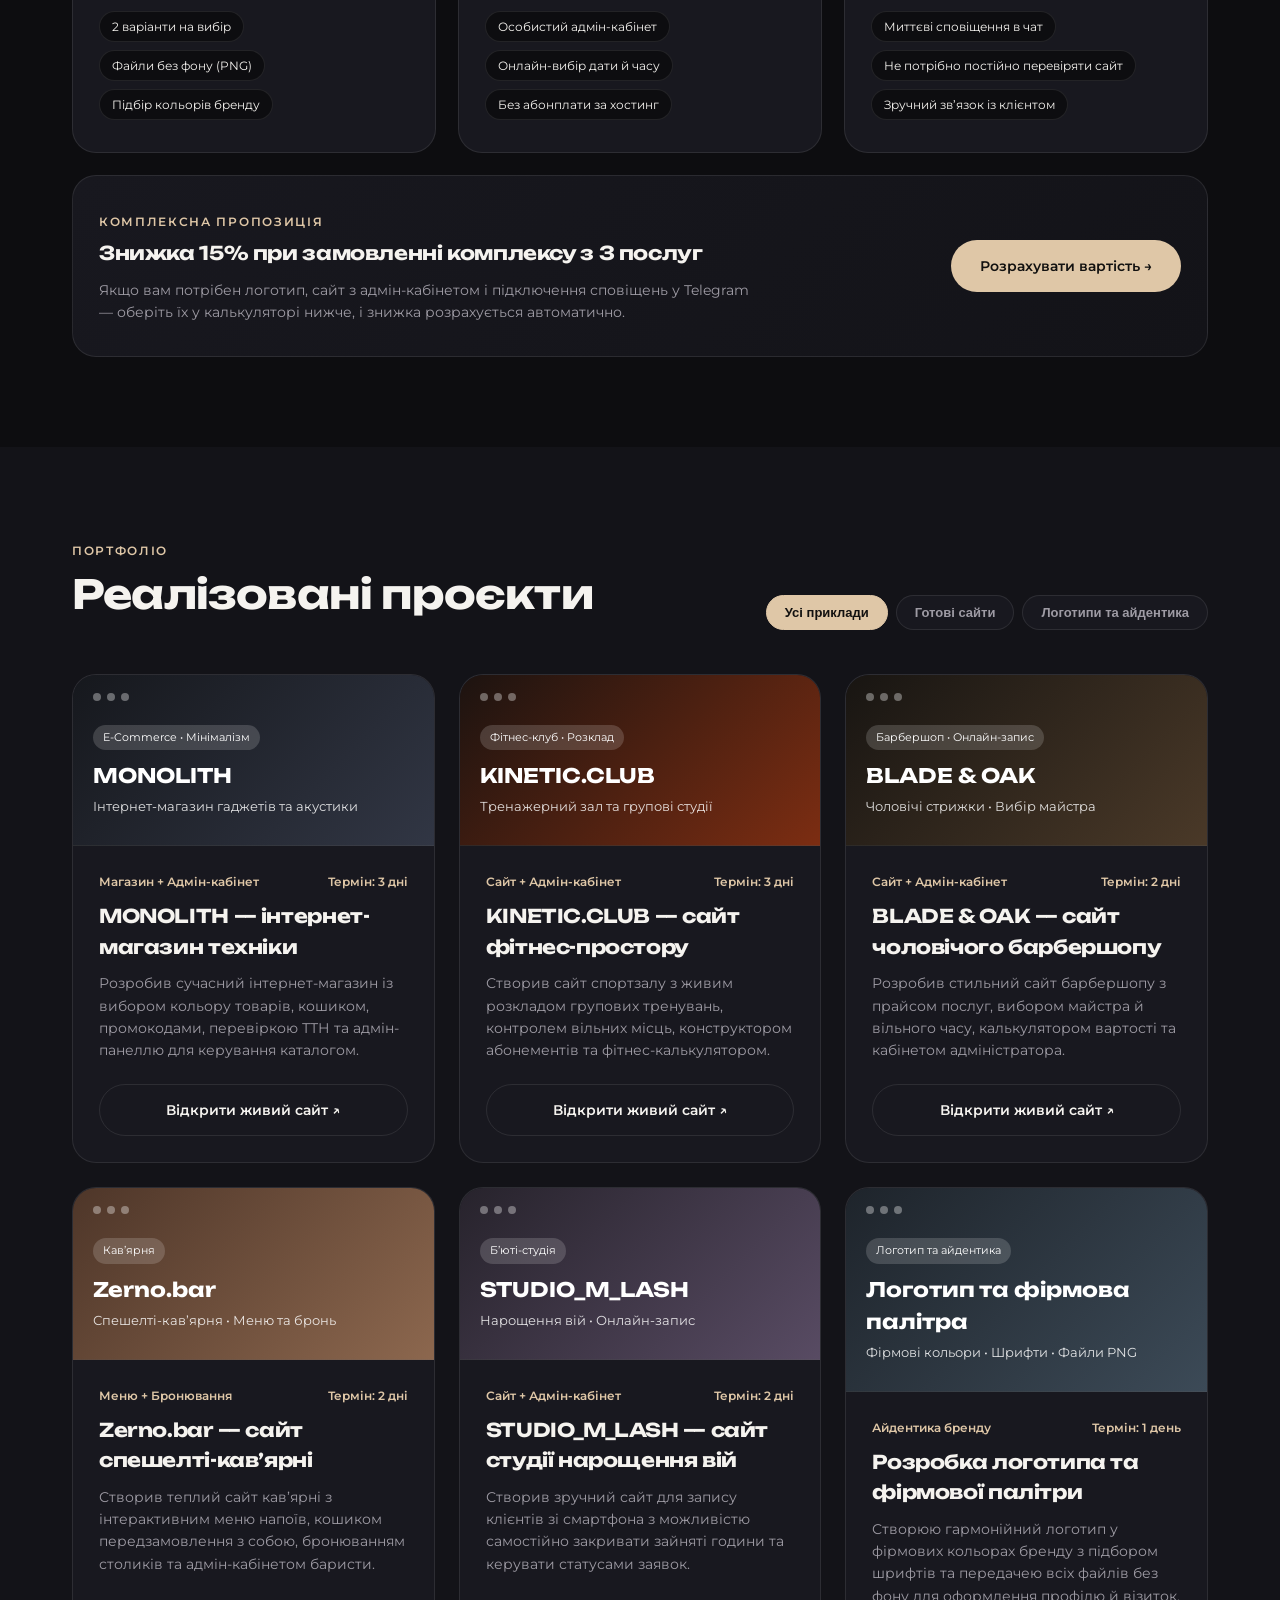
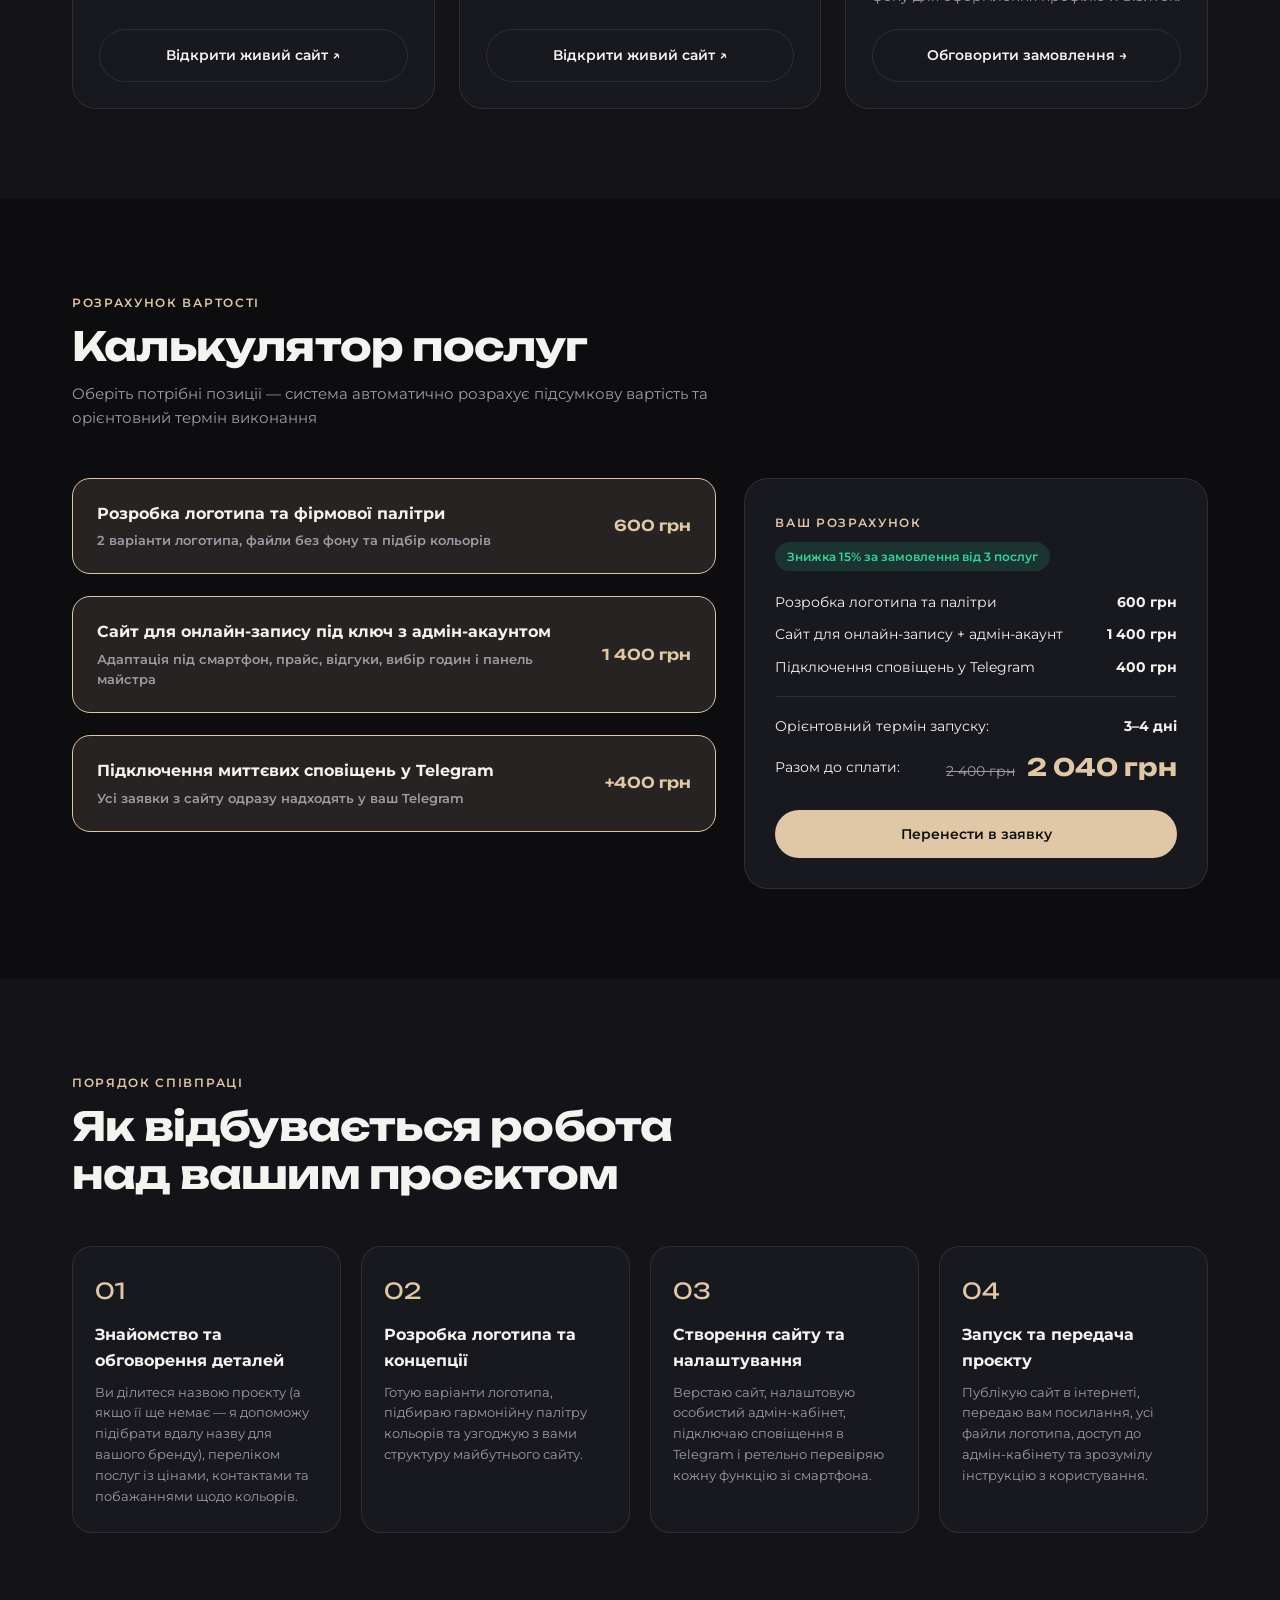
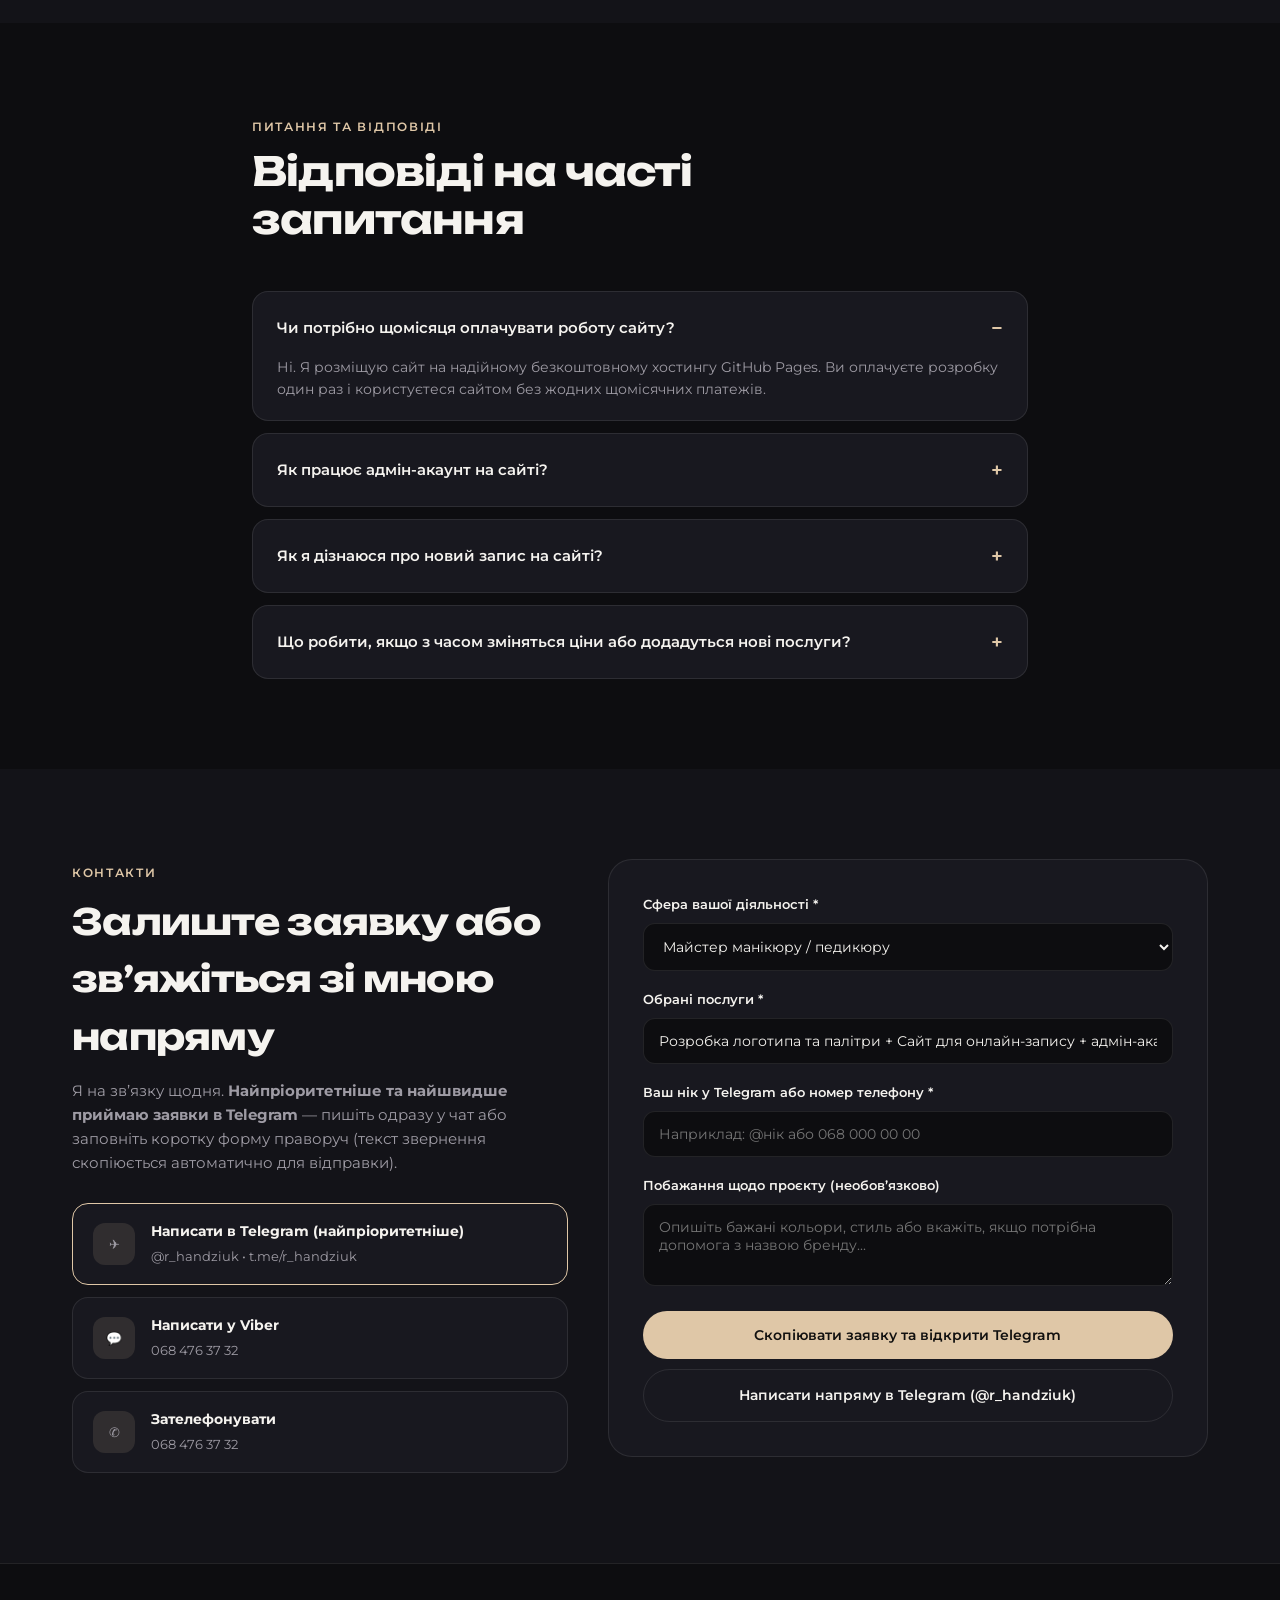
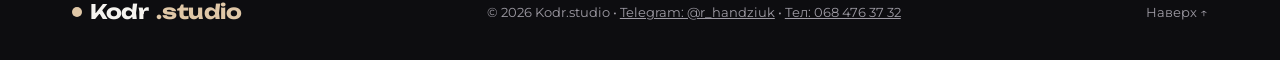
==== commit aba26a5d: "Add files via upload" ====
--- a/index.html
+++ b/index.html
@@ -3,7 +3,8 @@
 <head>
   <meta charset="UTF-8">
   <meta name="viewport" content="width=device-width, initial-scale=1.0">
-  <title>Kodr.studio — Сайти для онлайн-запису та розробка логотипів</title>
+  <title id="seo-title">Kodr.studio — Сайти для онлайн-запису та розробка логотипів</title>
+  <meta id="seo-description" name="description" content="Створюю сайти для онлайн-запису та розробляю фірмові логотипи. Запускаю сайт під ключ з особистим адмін-кабінетом і сповіщеннями в Telegram за 2–3 дні — без щомісячної плати за хостинг.">
   <link rel="preconnect" href="https://fonts.googleapis.com">
   <link rel="preconnect" href="https://fonts.gstatic.com" crossorigin>
   <link href="https://fonts.googleapis.com/css2?family=Montserrat:wght@400;500;600;700&family=Unbounded:wght@500;600;700&display=swap" rel="stylesheet">
@@ -14,8 +15,8 @@
   <!-- НАВІГАЦІЯ -->
   <header class="header">
     <div class="container header-inner">
-      <a href="#top" class="logo">
-        <span class="logo-dot"></span>Kodr<span>.studio</span>
+      <a href="#top" class="logo" id="site-logo">
+        <span class="logo-dot"></span><span id="logo-main">Kodr</span><span id="logo-accent">.studio</span>
       </a>
 
       <nav class="nav" id="main-nav">
@@ -28,13 +29,13 @@
 
       <div class="header-actions">
         <!-- Перемикач кольорової гами сайту -->
-        <div class="theme-switcher" title="Змінити кольорову гаму сайту">
+        <div class="theme-switcher" id="theme-switcher" title="Змінити кольорову гаму сайту">
           <button type="button" class="theme-btn active" data-theme-val="dark" aria-label="Темний стиль">●</button>
           <button type="button" class="theme-btn" data-theme-val="cappuccino" aria-label="Стиль капучино">●</button>
           <button type="button" class="theme-btn" data-theme-val="light" aria-label="Світлий стиль">●</button>
         </div>
 
-        <a href="#order" class="btn btn-primary btn-sm">Обговорити проєкт</a>
+        <a href="#order" class="btn btn-primary btn-sm" id="header-cta">Обговорити проєкт</a>
         <button type="button" class="burger-btn" id="burger-btn" aria-label="Меню">
           <span></span>
           <span></span>
@@ -48,27 +49,28 @@
     <div class="hero-glow"></div>
     <div class="container">
       <div class="hero-top-bar reveal">
-        <span class="status-pill">
-          <span class="pulse-dot"></span> Відкритий до нових проєктів на цей тиждень
+        <span class="status-pill" id="hero-status-pill">
+          <span class="pulse-dot" id="hero-status-dot"></span>
+          <span id="hero-status-text">Відкритий до нових проєктів на цей тиждень</span>
         </span>
-        <span class="style-hint">Оберіть бажану кольорову гаму сайту у верхньому меню</span>
-      </div>
-
-      <h1 class="hero-title reveal">
+        <span class="style-hint" id="hero-style-hint">Оберіть бажану кольорову гаму сайту у верхньому меню</span>
+      </div>
+
+      <h1 class="hero-title reveal" id="hero-title">
         Створюю <span class="accent-text">сайти для онлайн-запису</span> та розробляю фірмові логотипи
       </h1>
 
-      <p class="hero-subtitle reveal">
+      <p class="hero-subtitle reveal" id="hero-subtitle">
         Допомагаю майстрам б’юті-сфери та локальним брендам гідно презентувати свої послуги й зручно приймати клієнтів. Запускаю сайт під ключ з особистим адмін-кабінетом і сповіщеннями в Telegram за 2–3 дні — без щомісячної плати за хостинг.
       </p>
 
       <div class="hero-cta-group reveal">
-        <a href="#calculator" class="btn btn-primary">Розрахувати вартість</a>
-        <a href="#portfolio" class="btn btn-outline">Переглянути приклади робіт</a>
+        <a href="#calculator" class="btn btn-primary" id="hero-primary-btn">Розрахувати вартість</a>
+        <a href="#portfolio" class="btn btn-outline" id="hero-secondary-btn">Переглянути приклади робіт</a>
       </div>
 
       <!-- Ключові переваги -->
-      <div class="metrics-strip reveal">
+      <div class="metrics-strip reveal" id="hero-metrics">
         <div class="metric-item">
           <strong>2–3 дні</strong>
           <span>Термін запуску готового сайту</span>
@@ -93,12 +95,12 @@
   <section id="services" class="section">
     <div class="container">
       <div class="section-head reveal">
-        <span class="eyebrow">Послуги</span>
-        <h2>Чим я можу допомогти вашому бізнесу</h2>
-        <p>Ви можете замовити одну конкретну послугу або поєднати всі три для комплексного запуску</p>
-      </div>
-
-      <div class="bento-grid">
+        <span class="eyebrow" id="services-eyebrow">Послуги</span>
+        <h2 id="services-title">Чим я можу допомогти вашому бізнесу</h2>
+        <p id="services-subtitle">Ви можете замовити одну конкретну послугу або поєднати всі три для комплексного запуску</p>
+      </div>
+
+      <div class="bento-grid" id="services-grid">
         <!-- Послуга 1 -->
         <article class="bento-card spotlight-card reveal">
           <div>
@@ -161,154 +163,18 @@
     <div class="container">
       <div class="section-head-row reveal">
         <div>
-          <span class="eyebrow">Портфоліо</span>
-          <h2>Реалізовані проєкти</h2>
-        </div>
-        <div class="portfolio-filters">
+          <span class="eyebrow" id="portfolio-eyebrow">Портфоліо</span>
+          <h2 id="portfolio-title">Реалізовані проєкти</h2>
+        </div>
+        <div class="portfolio-filters" id="portfolio-filters">
           <button type="button" class="filter-btn active" data-filter="all">Усі приклади</button>
           <button type="button" class="filter-btn" data-filter="web">Готові сайти</button>
           <button type="button" class="filter-btn" data-filter="brand">Логотипи та айдентика</button>
         </div>
       </div>
 
-      <div class="portfolio-grid">
-        <!-- Кейс 1: Інтернет-магазин MONOLITH -->
-        <article class="project-card spotlight-card reveal" data-category="web">
-          <div class="project-preview preview-monolith">
-            <div class="browser-dots"><span></span><span></span><span></span></div>
-            <div class="preview-mockup">
-              <span class="mockup-tag">E-Commerce • Мінімалізм</span>
-              <h4>MONOLITH</h4>
-              <p>Інтернет-магазин гаджетів та акустики</p>
-            </div>
-          </div>
-          <div class="project-body">
-            <div class="project-meta">
-              <span>Магазин + Адмін-кабінет</span>
-              <span>Термін: 3 дні</span>
-            </div>
-            <h3>MONOLITH — інтернет-магазин техніки</h3>
-            <p>Розробив сучасний інтернет-магазин із вибором кольору товарів, кошиком, промокодами, перевіркою ТТН та адмін-панеллю для керування каталогом.</p>
-            <a href="https://handzyukrostuslav-cell.github.io/monolith-store/" target="_blank" rel="noopener" class="btn btn-outline btn-full">
-              Відкрити живий сайт ↗
-            </a>
-          </div>
-        </article>
-
-        <!-- Кейс 2: Фітнес-клуб KINETIC.CLUB -->
-        <article class="project-card spotlight-card reveal" data-category="web">
-          <div class="project-preview preview-kinetic">
-            <div class="browser-dots"><span></span><span></span><span></span></div>
-            <div class="preview-mockup">
-              <span class="mockup-tag">Фітнес-клуб • Розклад</span>
-              <h4>KINETIC.CLUB</h4>
-              <p>Тренажерний зал та групові студії</p>
-            </div>
-          </div>
-          <div class="project-body">
-            <div class="project-meta">
-              <span>Сайт + Адмін-кабінет</span>
-              <span>Термін: 3 дні</span>
-            </div>
-            <h3>KINETIC.CLUB — сайт фітнес-простору</h3>
-            <p>Створив сайт спортзалу з живим розкладом групових тренувань, контролем вільних місць, конструктором абонементів та фітнес-калькулятором.</p>
-            <a href="https://handzyukrostuslav-cell.github.io/kinetic-club/" target="_blank" rel="noopener" class="btn btn-outline btn-full">
-              Відкрити живий сайт ↗
-            </a>
-          </div>
-        </article>
-
-        <!-- Кейс 3: Барбершоп BLADE & OAK -->
-        <article class="project-card spotlight-card reveal" data-category="web">
-          <div class="project-preview preview-barber">
-            <div class="browser-dots"><span></span><span></span><span></span></div>
-            <div class="preview-mockup">
-              <span class="mockup-tag">Барбершоп • Онлайн-запис</span>
-              <h4>BLADE & OAK</h4>
-              <p>Чоловічі стрижки • Вибір майстра</p>
-            </div>
-          </div>
-          <div class="project-body">
-            <div class="project-meta">
-              <span>Сайт + Адмін-кабінет</span>
-              <span>Термін: 2 дні</span>
-            </div>
-            <h3>BLADE & OAK — сайт чоловічого барбершопу</h3>
-            <p>Розробив стильний сайт барбершопу з прайсом послуг, вибором майстра й вільного часу, калькулятором вартості та кабінетом адміністратора.</p>
-            <a href="https://handzyukrostuslav-cell.github.io/blade-and-oak/" target="_blank" rel="noopener" class="btn btn-outline btn-full">
-              Відкрити живий сайт ↗
-            </a>
-          </div>
-        </article>
-
-        <!-- Кейс 4: Спешелті-кав’ярня Zerno.bar -->
-        <article class="project-card spotlight-card reveal" data-category="web">
-          <div class="project-preview preview-cappuccino">
-            <div class="browser-dots"><span></span><span></span><span></span></div>
-            <div class="preview-mockup">
-              <span class="mockup-tag">Кав’ярня</span>
-              <h4>Zerno.bar</h4>
-              <p>Спешелті-кав’ярня • Меню та бронь</p>
-            </div>
-          </div>
-          <div class="project-body">
-            <div class="project-meta">
-              <span>Меню + Бронювання</span>
-              <span>Термін: 2 дні</span>
-            </div>
-            <h3>Zerno.bar — сайт спешелті-кав’ярні</h3>
-            <p>Створив теплий сайт кав’ярні з інтерактивним меню напоїв, кошиком передзамовлення з собою, бронюванням столиків та адмін-кабінетом баристи.</p>
-            <a href="https://handzyukrostuslav-cell.github.io/zerno-bar/" target="_blank" rel="noopener" class="btn btn-outline btn-full">
-              Відкрити живий сайт ↗
-            </a>
-          </div>
-        </article>
-
-        <!-- Кейс 5: Живий сайт STUDIO_M_LASH -->
-        <article class="project-card spotlight-card reveal" data-category="web">
-          <div class="project-preview preview-lash">
-            <div class="browser-dots"><span></span><span></span><span></span></div>
-            <div class="preview-mockup">
-              <span class="mockup-tag">Б’юті-студія</span>
-              <h4>STUDIO_M_LASH</h4>
-              <p>Нарощення вій • Онлайн-запис</p>
-            </div>
-          </div>
-          <div class="project-body">
-            <div class="project-meta">
-              <span>Сайт + Адмін-кабінет</span>
-              <span>Термін: 2 дні</span>
-            </div>
-            <h3>STUDIO_M_LASH — сайт студії нарощення вій</h3>
-            <p>Створив зручний сайт для запису клієнтів зі смартфона з можливістю самостійно закривати зайняті години та керувати статусами заявок.</p>
-            <a href="https://handzyukrostuslav-cell.github.io/studio-m-lash/" target="_blank" rel="noopener" class="btn btn-outline btn-full">
-              Відкрити живий сайт ↗
-            </a>
-          </div>
-        </article>
-
-        <!-- Кейс 6: Логотипи та фірмова палітра -->
-        <article class="project-card spotlight-card reveal" data-category="brand">
-          <div class="project-preview preview-brand">
-            <div class="browser-dots"><span></span><span></span><span></span></div>
-            <div class="preview-mockup">
-              <span class="mockup-tag">Логотип та айдентика</span>
-              <h4>Логотип та фірмова палітра</h4>
-              <p>Фірмові кольори • Шрифти • Файли PNG</p>
-            </div>
-          </div>
-          <div class="project-body">
-            <div class="project-meta">
-              <span>Айдентика бренду</span>
-              <span>Термін: 1 день</span>
-            </div>
-            <h3>Розробка логотипа та фірмової палітри</h3>
-            <p>Створюю гармонійний логотип у фірмових кольорах бренду з підбором шрифтів та передачею всіх файлів без фону для оформлення профілю й візиток.</p>
-            <a href="#order" class="btn btn-outline btn-full">
-              Обговорити замовлення →
-            </a>
-          </div>
-        </article>
+      <div class="portfolio-grid" id="portfolio-grid">
+        <!-- Динамічно заповнюється з site-data.json -->
       </div>
     </div>
   </section>
@@ -317,45 +183,14 @@
   <section id="calculator" class="section">
     <div class="container">
       <div class="section-head reveal">
-        <span class="eyebrow">Розрахунок вартості</span>
-        <h2>Калькулятор послуг</h2>
-        <p>Оберіть потрібні позиції — система автоматично розрахує підсумкову вартість та орієнтовний термін виконання</p>
+        <span class="eyebrow" id="calc-eyebrow">Розрахунок вартості</span>
+        <h2 id="calc-title">Калькулятор послуг</h2>
+        <p id="calc-subtitle">Оберіть потрібні позиції — система автоматично розрахує підсумкову вартість та орієнтовний термін виконання</p>
       </div>
 
       <div class="calc-wrapper reveal">
-        <div class="calc-options">
-          <label class="calc-item">
-            <input type="checkbox" class="calc-checkbox" data-name="Розробка логотипа та палітри" data-price="600" data-days="1" checked>
-            <div class="calc-item-box">
-              <div>
-                <h4>Розробка логотипа та фірмової палітри</h4>
-                <span>2 варіанти логотипа, файли без фону та підбір кольорів</span>
-              </div>
-              <div class="calc-price">600 грн</div>
-            </div>
-          </label>
-
-          <label class="calc-item">
-            <input type="checkbox" class="calc-checkbox" data-name="Сайт для онлайн-запису + адмін-акаунт" data-price="1400" data-days="2" checked>
-            <div class="calc-item-box">
-              <div>
-                <h4>Сайт для онлайн-запису під ключ з адмін-акаунтом</h4>
-                <span>Адаптація під смартфон, прайс, відгуки, вибір годин і панель майстра</span>
-              </div>
-              <div class="calc-price">1 400 грн</div>
-            </div>
-          </label>
-
-          <label class="calc-item">
-            <input type="checkbox" class="calc-checkbox" data-name="Підключення сповіщень у Telegram" data-price="400" data-days="0" checked>
-            <div class="calc-item-box">
-              <div>
-                <h4>Підключення миттєвих сповіщень у Telegram</h4>
-                <span>Усі заявки з сайту одразу надходять у ваш Telegram</span>
-              </div>
-              <div class="calc-price">+400 грн</div>
-            </div>
-          </label>
+        <div class="calc-options" id="calc-options">
+          <!-- Динамічно заповнюється з site-data.json -->
         </div>
 
         <div class="calc-summary spotlight-card">
@@ -392,31 +227,12 @@
   <section id="process" class="section section-alt">
     <div class="container">
       <div class="section-head reveal">
-        <span class="eyebrow">Порядок співпраці</span>
-        <h2>Як відбувається робота над вашим проєктом</h2>
-      </div>
-
-      <div class="steps-grid">
-        <div class="step-card reveal">
-          <span class="step-num">01</span>
-          <h4>Знайомство та обговорення деталей</h4>
-          <p>Ви ділитеся назвою проєкту (а якщо її ще немає — я допоможу підібрати вдалу назву для вашого бренду), переліком послуг із цінами, контактами та побажаннями щодо кольорів.</p>
-        </div>
-        <div class="step-card reveal">
-          <span class="step-num">02</span>
-          <h4>Розробка логотипа та концепції</h4>
-          <p>Готую варіанти логотипа, підбираю гармонійну палітру кольорів та узгоджую з вами структуру майбутнього сайту.</p>
-        </div>
-        <div class="step-card reveal">
-          <span class="step-num">03</span>
-          <h4>Створення сайту та налаштування</h4>
-          <p>Верстаю сайт, налаштовую особистий адмін-кабінет, підключаю сповіщення в Telegram і ретельно перевіряю кожну функцію зі смартфона.</p>
-        </div>
-        <div class="step-card reveal">
-          <span class="step-num">04</span>
-          <h4>Запуск та передача проєкту</h4>
-          <p>Публікую сайт в інтернеті, передаю вам посилання, усі файли логотипа, доступ до адмін-кабінету та зрозумілу інструкцію з користування.</p>
-        </div>
+        <span class="eyebrow" id="process-eyebrow">Порядок співпраці</span>
+        <h2 id="process-title">Як відбувається робота над вашим проєктом</h2>
+      </div>
+
+      <div class="steps-grid" id="steps-grid">
+        <!-- Динамічно заповнюється з site-data.json -->
       </div>
     </div>
   </section>
@@ -425,30 +241,12 @@
   <section id="faq" class="section">
     <div class="container faq-container">
       <div class="section-head reveal">
-        <span class="eyebrow">Питання та відповіді</span>
-        <h2>Відповіді на часті запитання</h2>
-      </div>
-
-      <div class="faq-list reveal">
-        <details class="faq-item" open>
-          <summary>Чи потрібно щомісяця оплачувати роботу сайту?</summary>
-          <p>Ні. Я розміщую сайт на надійному безкоштовному хостингу GitHub Pages. Ви оплачуєте розробку один раз і користуєтеся сайтом без жодних щомісячних платежів.</p>
-        </details>
-
-        <details class="faq-item">
-          <summary>Як працює адмін-акаунт на сайті?</summary>
-          <p>У вас буде окрема закрита сторінка з паролем. Там ви бачите список усіх клієнтів, які записалися, можете змінювати статус запису (підтверджено або виконано) та одним натисканням закривати години чи дні, коли не приймаєте.</p>
-        </details>
-
-        <details class="faq-item">
-          <summary>Як я дізнаюся про новий запис на сайті?</summary>
-          <p>При підключенні сповіщень у Telegram заявка миттєво надходить вам у чат одразу після того, як клієнт натисне кнопку «Записатися». У базовій версії сайту клієнту також пропонується одразу надіслати сформований запис вам у месенджер.</p>
-        </details>
-
-        <details class="faq-item">
-          <summary>Що робити, якщо з часом зміняться ціни або додадуться нові послуги?</summary>
-          <p>Ви можете у будь-який момент написати мені в Telegram (<a href="https://t.me/r_handziuk" target="_blank" rel="noopener" style="text-decoration:underline;">@r_handziuk</a>) або зателефонувати за номером 068 476 37 32 — я оперативно оновлю прайс, графік чи додам нові відгуки ваших клієнтів.</p>
-        </details>
+        <span class="eyebrow" id="faq-eyebrow">Питання та відповіді</span>
+        <h2 id="faq-title">Відповіді на часті запитання</h2>
+      </div>
+
+      <div class="faq-list reveal" id="faq-list">
+        <!-- Динамічно заповнюється з site-data.json -->
       </div>
     </div>
   </section>
@@ -458,34 +256,12 @@
     <div class="container">
       <div class="order-grid reveal">
         <div class="order-info">
-          <span class="eyebrow">Контакти</span>
-          <h2>Залиште заявку або зв’яжіться зі мною напряму</h2>
-          <p>Я на зв’язку щодня. <strong>Найпріоритетніше та найшвидше приймаю заявки в Telegram</strong> — пишіть одразу у чат або заповніть коротку форму праворуч (текст звернення скопіюється автоматично для відправки).</p>
-
-          <div class="direct-contacts">
-            <a href="https://t.me/r_handziuk" target="_blank" rel="noopener" class="contact-card" style="border-color: var(--accent);">
-              <span class="contact-icon">✈</span>
-              <div>
-                <strong>Написати в Telegram (найпріоритетніше)</strong>
-                <span>@r_handziuk • t.me/r_handziuk</span>
-              </div>
-            </a>
-
-            <a href="viber://chat?number=%2B380684763732" class="contact-card">
-              <span class="contact-icon">💬</span>
-              <div>
-                <strong>Написати у Viber</strong>
-                <span>068 476 37 32</span>
-              </div>
-            </a>
-
-            <a href="tel:+380684763732" class="contact-card">
-              <span class="contact-icon">✆</span>
-              <div>
-                <strong>Зателефонувати</strong>
-                <span>068 476 37 32</span>
-              </div>
-            </a>
+          <span class="eyebrow" id="contacts-eyebrow">Контакти</span>
+          <h2 id="contacts-title">Залиште заявку або зв’яжіться зі мною напряму</h2>
+          <p id="contacts-description">Я на зв’язку щодня. <strong>Найпріоритетніше та найшвидше приймаю заявки в Telegram</strong> — пишіть одразу у чат або заповніть коротку форму праворуч (текст звернення скопіюється автоматично для відправки).</p>
+
+          <div class="direct-contacts" id="direct-contacts">
+            <!-- Динамічно заповнюється з site-data.json -->
           </div>
         </div>
 
@@ -503,7 +279,7 @@
 
           <div class="form-group">
             <label for="client-services-summary">Обрані послуги *</label>
-            <input type="text" id="client-services-summary" value="Розробка логотипа + Сайт з адмін-акаунтом + Telegram-сповіщення (2 040 грн)" required>
+            <input type="text" id="client-services-summary" value="" required>
           </div>
 
           <div class="form-group">
@@ -517,10 +293,10 @@
           </div>
 
           <div class="form-buttons">
-            <button type="submit" class="btn btn-primary btn-full">
+            <button type="submit" class="btn btn-primary btn-full" id="form-submit-btn">
               Скопіювати заявку та відкрити Telegram
             </button>
-            <a href="https://t.me/r_handziuk" target="_blank" rel="noopener" class="btn btn-outline btn-full">
+            <a href="https://t.me/r_handziuk" target="_blank" rel="noopener" class="btn btn-outline btn-full" id="form-direct-btn">
               Написати напряму в Telegram (@r_handziuk)
             </a>
           </div>
@@ -532,11 +308,11 @@
   <!-- ПІДВАЛ -->
   <footer class="footer">
     <div class="container footer-inner">
-      <a href="#top" class="logo">
-        <span class="logo-dot"></span>Kodr<span>.studio</span>
+      <a href="#top" class="logo" id="footer-logo">
+        <span class="logo-dot"></span><span id="footer-logo-main">Kodr</span><span id="footer-logo-accent">.studio</span>
       </a>
-      <p>© 2026 Kodr.studio • Telegram: <a href="https://t.me/r_handziuk" target="_blank" rel="noopener" style="text-decoration:underline;">@r_handziuk</a> • Тел: <a href="tel:+380684763732" style="text-decoration:underline;">068 476 37 32</a></p>
-      <a href="#top" class="back-top">Наверх ↑</a>
+      <p id="footer-info">© 2026 Kodr.studio • Telegram: <a href="https://t.me/r_handziuk" target="_blank" rel="noopener" style="text-decoration:underline;">@r_handziuk</a> • Тел: <a href="tel:+380684763732" style="text-decoration:underline;">068 476 37 32</a></p>
+      <a href="#top" class="back-top" id="footer-back-top">Наверх ↑</a>
     </div>
   </footer>
 
--- a/style.css
+++ b/style.css
@@ -148,11 +148,16 @@
   color: var(--accent);
 }
 
-.logo-dot {
+.logo .logo-dot {
   width: 10px;
   height: 10px;
   border-radius: 50%;
   background: var(--accent);
+}
+
+#logo-main,
+#footer-logo-main {
+  color: var(--text-main);
 }
 
 .nav {
@@ -268,6 +273,17 @@
   border-radius: 50%;
   background: #34D399;
   box-shadow: 0 0 0 4px rgba(52, 211, 153, 0.2);
+  flex-shrink: 0;
+}
+
+.pulse-dot.status-yellow {
+  background: #FBBF24;
+  box-shadow: 0 0 0 4px rgba(251, 191, 36, 0.22);
+}
+
+.pulse-dot.status-red {
+  background: #F87171;
+  box-shadow: 0 0 0 4px rgba(248, 113, 113, 0.22);
 }
 
 .style-hint {
@@ -379,6 +395,7 @@
   opacity: 0;
   transition: opacity 0.3s ease;
   pointer-events: none;
+  z-index: 2;
 }
 
 .spotlight-card:hover::before {
@@ -506,16 +523,27 @@
 }
 
 .project-preview {
+  position: relative;
   padding: 18px 20px 28px;
   border-bottom: 1px solid var(--border);
-}
-
-.preview-monolith { background: linear-gradient(135deg, #16181D, #313644); color: #FFF; }
-.preview-kinetic { background: linear-gradient(135deg, #1C1310, #7C2D12); color: #FFF; }
-.preview-barber { background: linear-gradient(135deg, #181512, #4A3928); color: #FFF; }
-.preview-cappuccino { background: linear-gradient(135deg, #4E3629, #8C674E); color: #FFF; }
-.preview-lash { background: linear-gradient(135deg, #27232C, #584B63); color: #FFF; }
-.preview-brand { background: linear-gradient(135deg, #1E242B, #3C4A57); color: #FFF; }
+  color: #FFF;
+  background-size: cover;
+  background-position: center;
+}
+
+.project-preview.has-image::after {
+  content: "";
+  position: absolute;
+  inset: 0;
+  background: linear-gradient(180deg, rgba(13, 13, 16, 0.55) 0%, rgba(13, 13, 16, 0.85) 100%);
+  pointer-events: none;
+}
+
+.project-preview .browser-dots,
+.project-preview .preview-mockup {
+  position: relative;
+  z-index: 1;
+}
 
 .browser-dots {
   display: flex;
@@ -761,6 +789,7 @@
   display: flex;
   justify-content: space-between;
   align-items: center;
+  gap: 12px;
 }
 
 .faq-item summary::after {
@@ -815,6 +844,10 @@
   transition: 0.2s;
 }
 
+.contact-card.highlight-contact {
+  border-color: var(--accent);
+}
+
 .contact-card:hover {
   border-color: var(--accent);
   transform: translateX(4px);
@@ -830,6 +863,7 @@
   align-items: center;
   justify-content: center;
   font-size: 18px;
+  flex-shrink: 0;
 }
 
 .contact-card strong {
@@ -929,6 +963,10 @@
 .reveal.visible {
   opacity: 1;
   transform: translateY(0);
+}
+
+.hidden-el {
+  display: none !important;
 }
 
 /* Адаптив */
